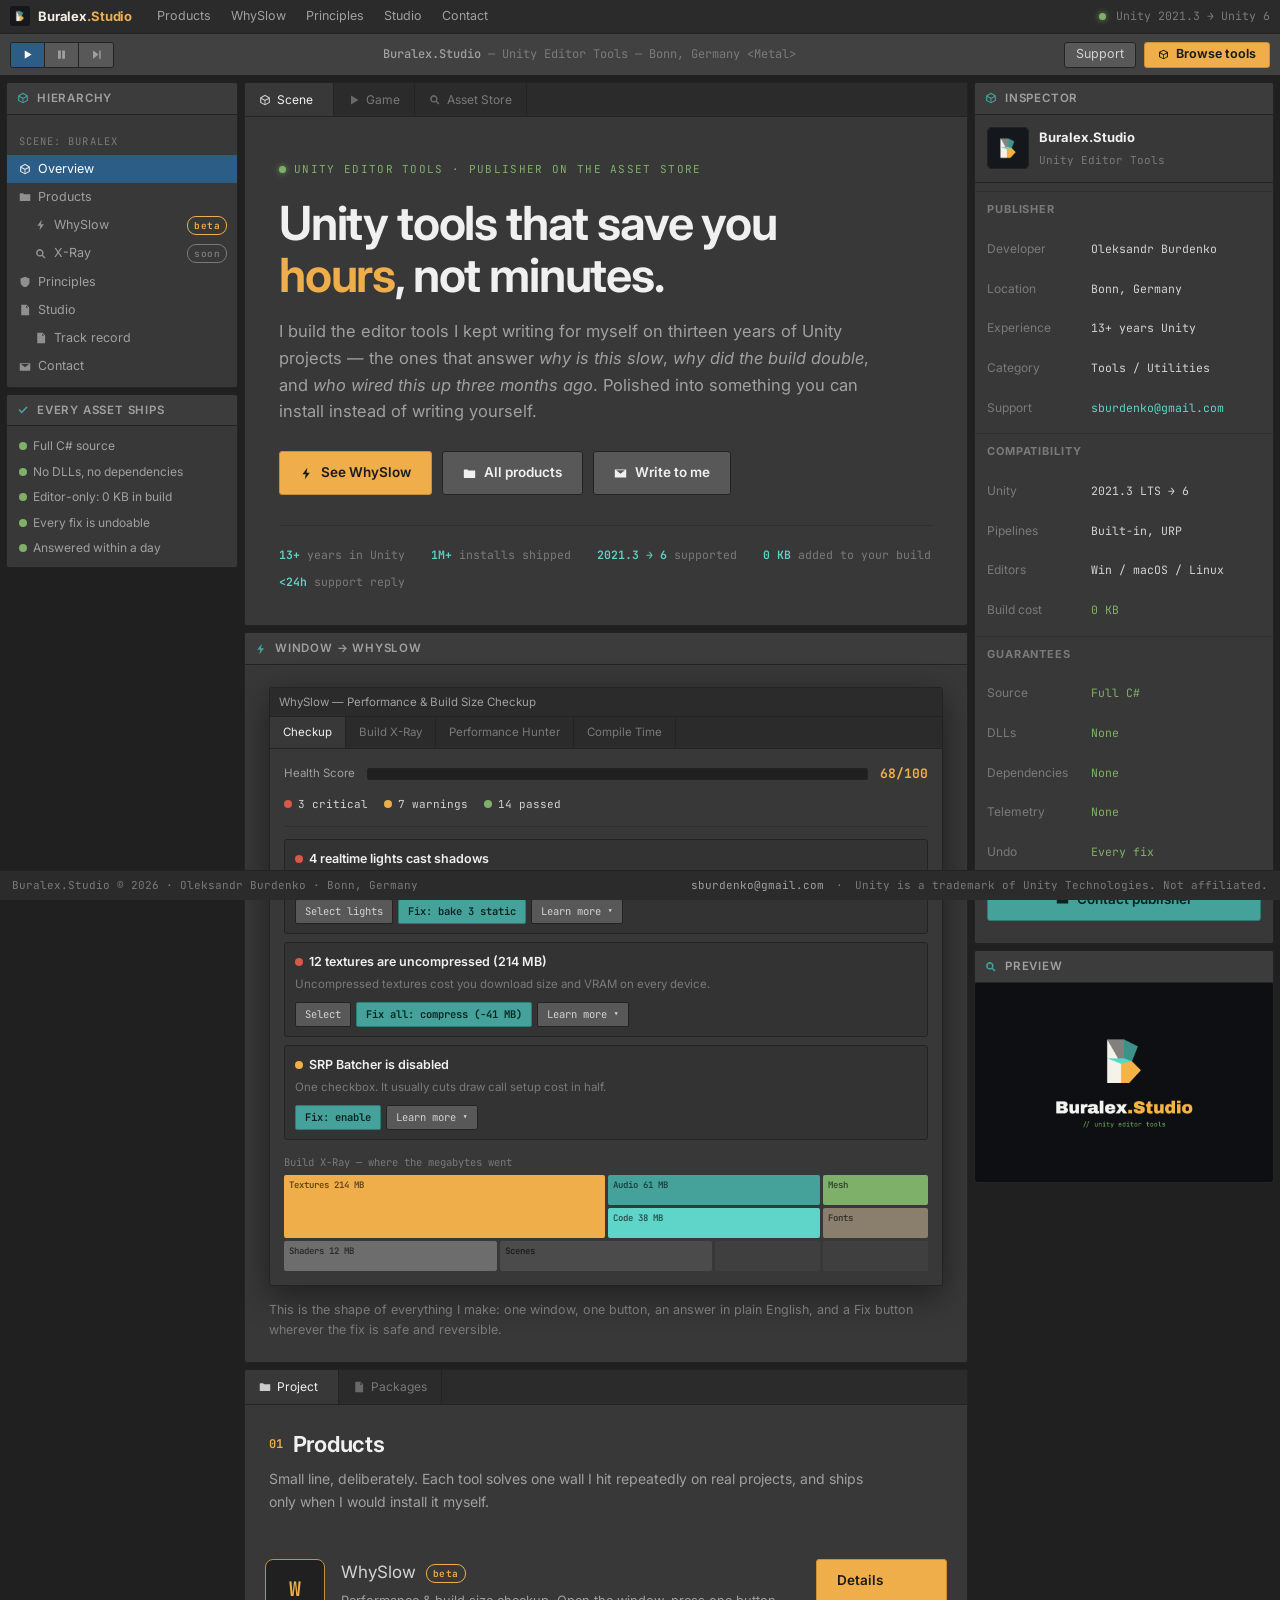
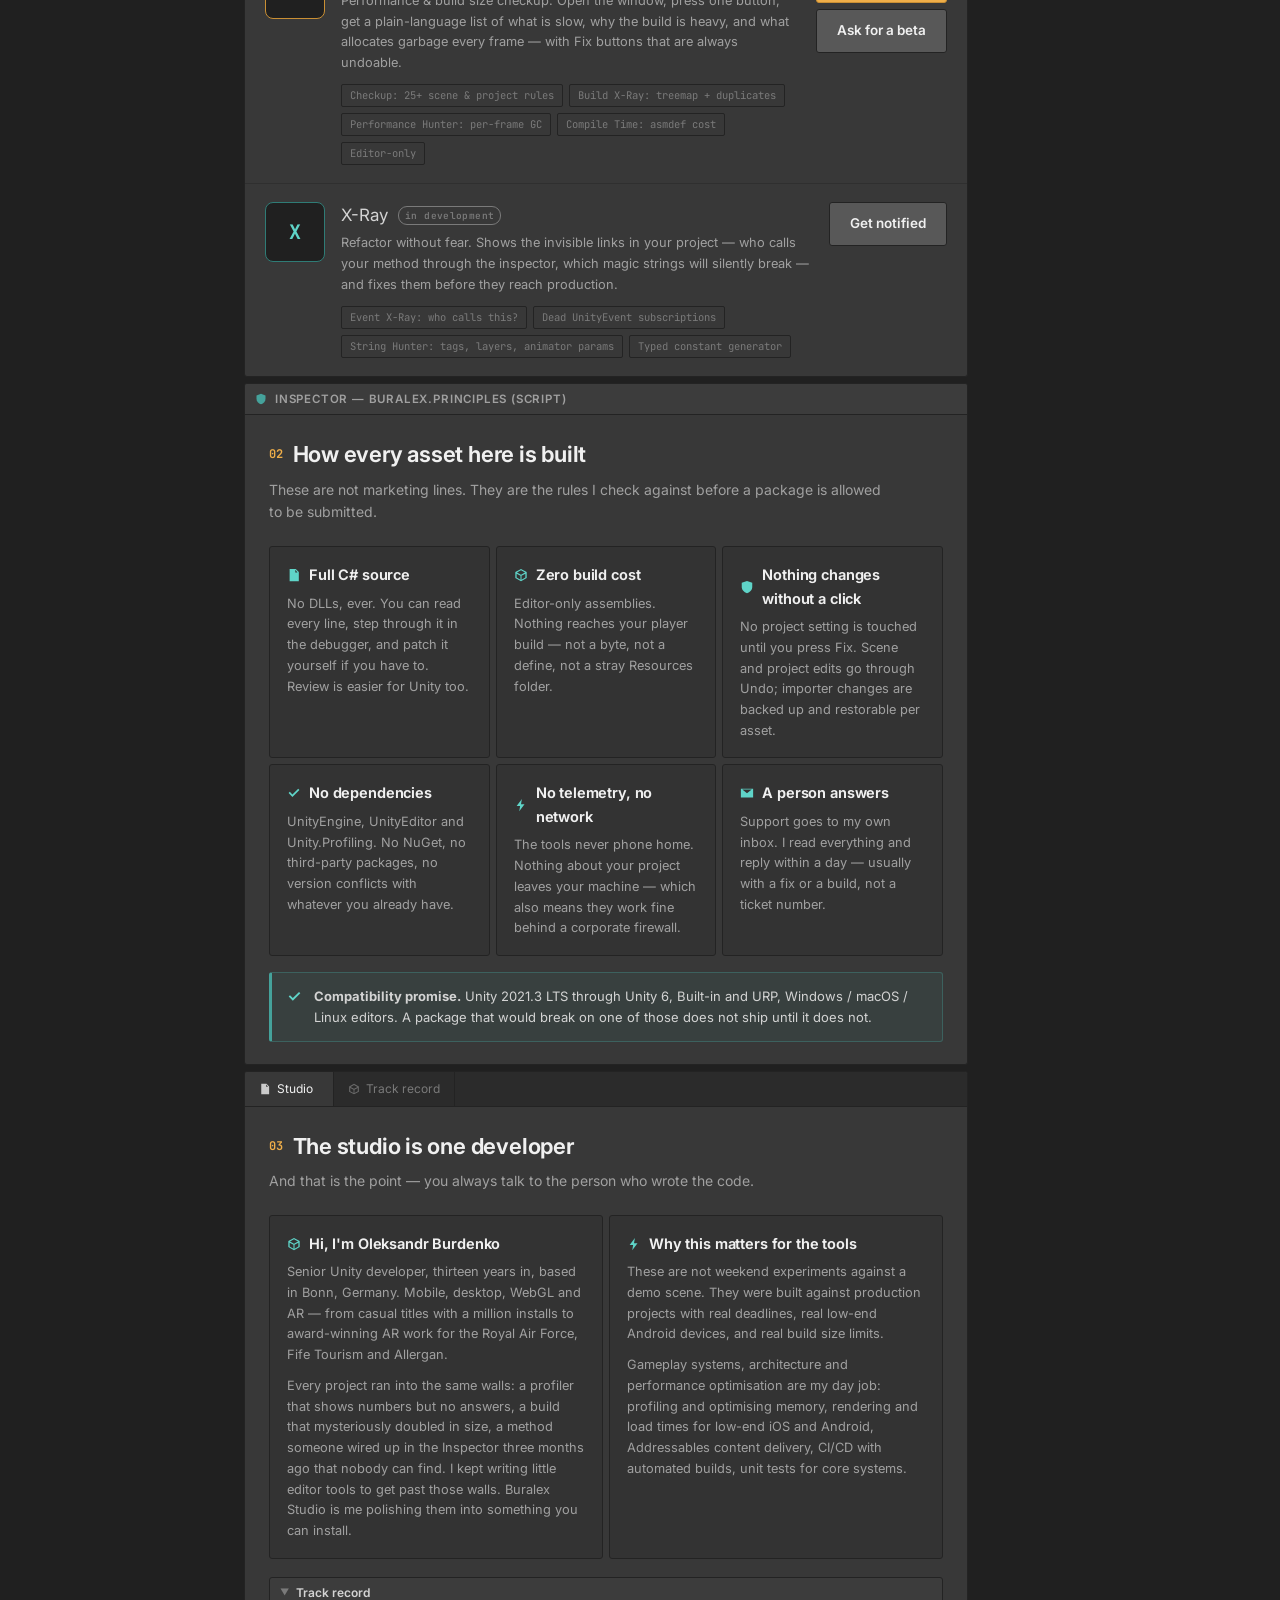
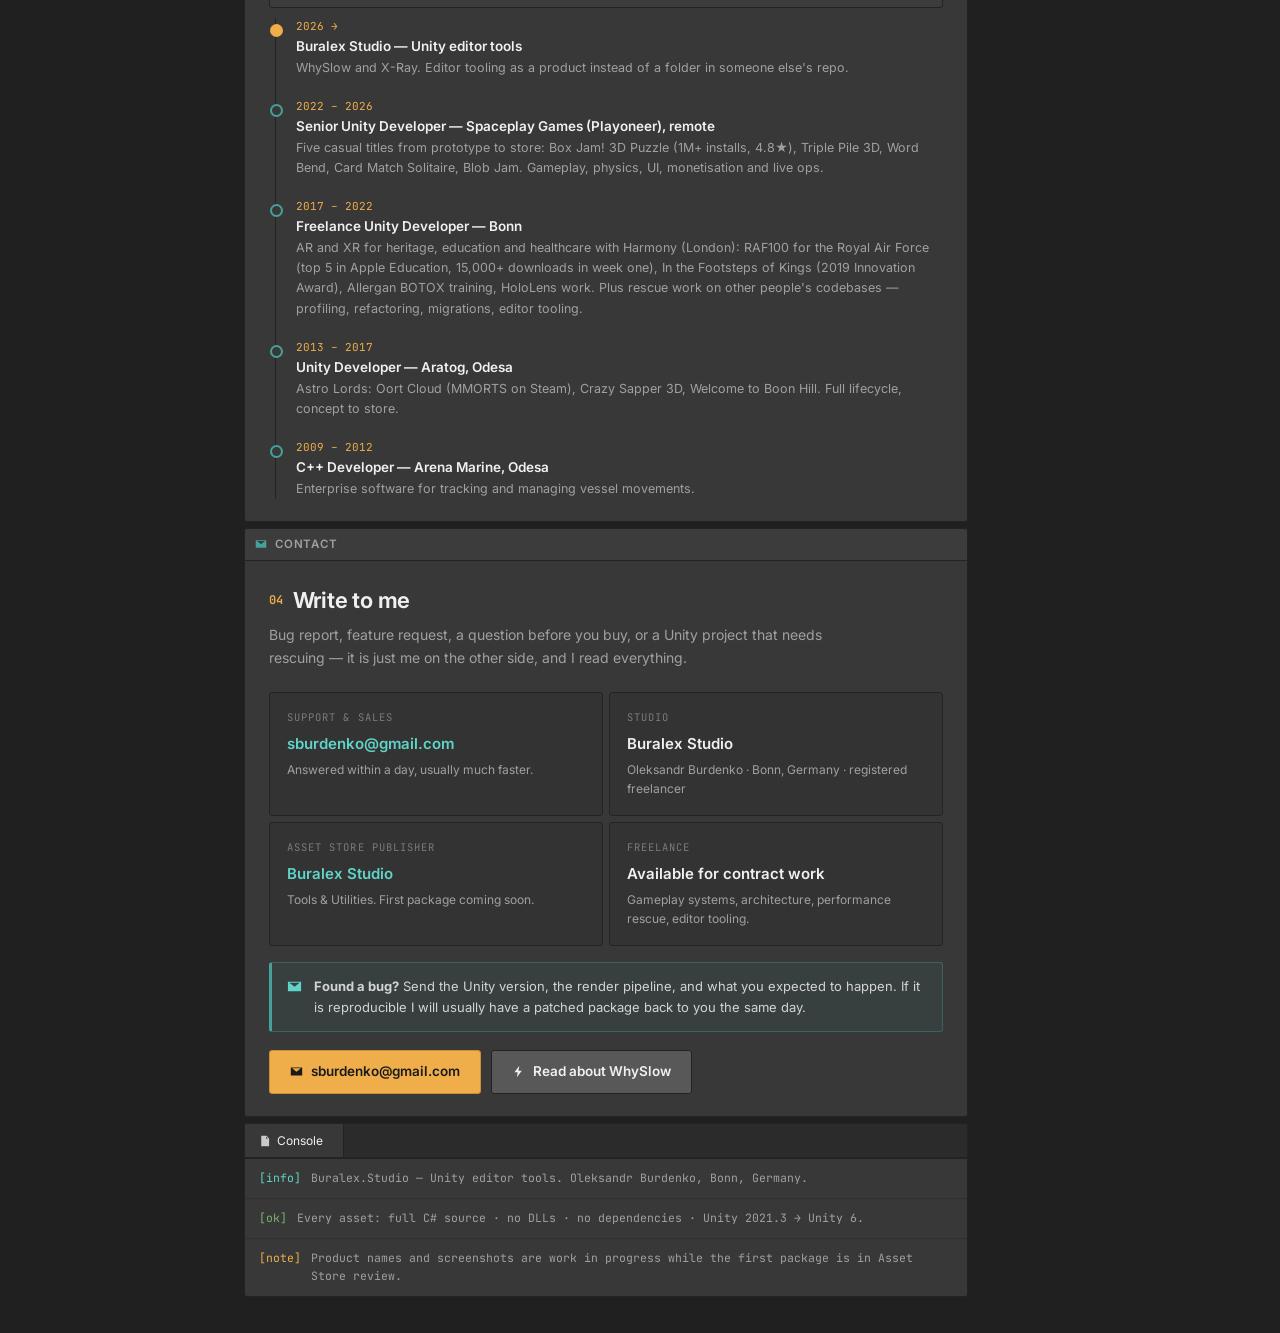
==== index.html @ d8de2fda "feat: Buralex.Studio site — Unity editor styled, home + WhySlow product page" ====
<!DOCTYPE html>
<html lang="en">
<head>
<meta charset="utf-8">
<meta name="viewport" content="width=device-width, initial-scale=1">
<title>Buralex.Studio — Unity editor tools that save you hours, not minutes</title>
<meta name="description" content="Buralex Studio builds practical Unity editor tools and integrations. Full C# source, no DLLs, no dependencies, zero bytes in your build. Unity 2021.3 through Unity 6.">
<meta property="og:title" content="Buralex.Studio — Unity editor tools">
<meta property="og:description" content="Unity tools that save you hours, not minutes. Full C# source, no DLLs, no dependencies.">
<meta property="og:image" content="assets/img/buralex-banner-900x600.png">
<meta property="og:type" content="website">
<link rel="icon" href="assets/img/buralex-logo-200x200.png">
<link rel="preconnect" href="https://fonts.googleapis.com">
<link rel="preconnect" href="https://fonts.gstatic.com" crossorigin>
<link href="https://fonts.googleapis.com/css2?family=Inter:wght@400;500;600;700&family=JetBrains+Mono:wght@400;500;600;700&display=swap" rel="stylesheet">
<link rel="stylesheet" href="assets/css/style.css">
</head>
<body>

<svg style="display:none" aria-hidden="true">
  <symbol id="i-cube" viewBox="0 0 16 16"><path d="M8 1 1.5 4.5v7L8 15l6.5-3.5v-7L8 1zm0 1.7 4.6 2.5L8 7.7 3.4 5.2 8 2.7zM3 6.5l4.4 2.4v4.4L3 10.9V6.5zm5.6 6.8V8.9L13 6.5v4.4l-4.4 2.4z"/></symbol>
  <symbol id="i-folder" viewBox="0 0 16 16"><path d="M1.5 3h4l1.2 1.4H14.5c.3 0 .5.2.5.5v8c0 .3-.2.5-.5.5h-13c-.3 0-.5-.2-.5-.5v-9c0-.3.2-.5.5-.5z"/></symbol>
  <symbol id="i-script" viewBox="0 0 16 16"><path d="M3 1h7l3.5 3.5V15H3V1zm6.5 1v3H12L9.5 2zM5 7h6v1H5V7zm0 2.5h6v1H5v-1zm0 2.5h4v1H5v-1z"/></symbol>
  <symbol id="i-bolt" viewBox="0 0 16 16"><path d="M9 1 3 9h4l-1 6 6-8H8l1-6z"/></symbol>
  <symbol id="i-mail" viewBox="0 0 16 16"><path d="M1 3h14v10H1V3zm1.6 1L8 8.2 13.4 4H2.6z"/></symbol>
  <symbol id="i-play" viewBox="0 0 16 16"><path d="M4 2l10 6-10 6V2z"/></symbol>
  <symbol id="i-pause" viewBox="0 0 16 16"><path d="M3 2h4v12H3V2zm6 0h4v12H9V2z"/></symbol>
  <symbol id="i-step" viewBox="0 0 16 16"><path d="M3 2l8 6-8 6V2zm9 0h2v12h-2V2z"/></symbol>
  <symbol id="i-check" viewBox="0 0 16 16"><path d="M6.2 12.5 1.8 8.1l1.4-1.4 3 3 6.6-6.6 1.4 1.4z"/></symbol>
  <symbol id="i-shield" viewBox="0 0 16 16"><path d="M8 1l6 2.2v4.5c0 3.6-2.5 6.4-6 7.3-3.5-.9-6-3.7-6-7.3V3.2L8 1z"/></symbol>
  <symbol id="i-search" viewBox="0 0 16 16"><path d="M10.6 9.2a5 5 0 1 0-1.4 1.4l3.4 3.4 1.4-1.4-3.4-3.4zM6.5 9.5a3 3 0 1 1 0-6 3 3 0 0 1 0 6z"/></symbol>
  <symbol id="i-git" viewBox="0 0 16 16"><path d="M8 .5a7.5 7.5 0 0 0-2.4 14.6c.4.1.5-.2.5-.4v-1.4c-2 .4-2.5-.5-2.7-1-.1-.2-.5-1-.9-1.2-.3-.2-.7-.5 0-.6.6 0 1 .6 1.2.9.7 1.2 1.8.8 2.3.6.1-.5.3-.9.5-1.1-1.8-.2-3.6-.9-3.6-4 0-.9.3-1.6.8-2.1-.1-.2-.4-1 .1-2.1 0 0 .7-.2 2.2.8a7.4 7.4 0 0 1 4 0c1.5-1 2.2-.8 2.2-.8.5 1.1.2 1.9.1 2.1.5.5.8 1.2.8 2.1 0 3.1-1.8 3.8-3.6 4 .3.3.6.8.6 1.6v2.3c0 .2.1.5.5.4A7.5 7.5 0 0 0 8 .5z"/></symbol>
</svg>

<!-- ============================================================ menu bar -->
<div class="menubar">
  <a class="menubar__logo" href="index.html">
    <img src="assets/img/buralex-logo-200x200.png" alt="Buralex Studio logo">
    <b>Buralex<i>.Studio</i></b>
  </a>
  <a class="menubar__item" href="#products">Products</a>
  <a class="menubar__item" href="whyslow.html">WhySlow</a>
  <a class="menubar__item" href="#principles">Principles</a>
  <a class="menubar__item" href="#studio">Studio</a>
  <a class="menubar__item" href="#contact">Contact</a>
  <div class="menubar__spacer"></div>
  <div class="menubar__right">
    <span class="menubar__dot"></span>
    <span>Unity 2021.3 &rarr; Unity 6</span>
  </div>
</div>

<!-- ============================================================ toolbar -->
<div class="toolbar">
  <div class="tb-group">
    <span class="tb-btn is-on" title="Play"><svg><use href="#i-play"/></svg></span>
    <span class="tb-btn" title="Pause"><svg><use href="#i-pause"/></svg></span>
    <span class="tb-btn" title="Step"><svg><use href="#i-step"/></svg></span>
  </div>
  <div class="toolbar__title"><b>Buralex.Studio</b> — Unity Editor Tools — Bonn, Germany &lt;Metal&gt;</div>
  <a class="tb-ghost" href="mailto:sburdenko@gmail.com">Support</a>
  <a class="tb-cta" href="#products"><svg style="width:11px;height:11px;fill:currentColor"><use href="#i-cube"/></svg> Browse tools</a>
</div>

<!-- ============================================================ shell -->
<div class="shell">

  <!-- ---------------------------------------------------- left: hierarchy -->
  <aside class="col-nav">
    <div class="panel">
      <div class="panel__head"><svg><use href="#i-cube"/></svg> Hierarchy</div>
      <nav class="tree">
        <div class="tree__label-group">Scene: Buralex</div>
        <a class="tree__row is-active" href="#top"><svg><use href="#i-cube"/></svg> Overview</a>
        <a class="tree__row" href="#products"><svg><use href="#i-folder"/></svg> Products</a>
        <a class="tree__row is-child" href="whyslow.html"><svg><use href="#i-bolt"/></svg> WhySlow <span class="badge badge--wip">beta</span></a>
        <a class="tree__row is-child" href="#xray"><svg><use href="#i-search"/></svg> X-Ray <span class="badge badge--soon">soon</span></a>
        <a class="tree__row" href="#principles"><svg><use href="#i-shield"/></svg> Principles</a>
        <a class="tree__row" href="#studio"><svg><use href="#i-script"/></svg> Studio</a>
        <a class="tree__row is-child" href="#track"><svg><use href="#i-script"/></svg> Track record</a>
        <a class="tree__row" href="#contact"><svg><use href="#i-mail"/></svg> Contact</a>
      </nav>
    </div>

    <div class="panel">
      <div class="panel__head"><svg><use href="#i-check"/></svg> Every asset ships</div>
      <div style="padding:10px 12px;font-size:12px;color:var(--u-text-dim)">
        <div style="margin-bottom:6px"><span class="dot dot--green"></span>Full C# source</div>
        <div style="margin-bottom:6px"><span class="dot dot--green"></span>No DLLs, no dependencies</div>
        <div style="margin-bottom:6px"><span class="dot dot--green"></span>Editor-only: 0 KB in build</div>
        <div style="margin-bottom:6px"><span class="dot dot--green"></span>Every fix is undoable</div>
        <div><span class="dot dot--green"></span>Answered within a day</div>
      </div>
    </div>
  </aside>

  <!-- ---------------------------------------------------- center -->
  <main class="col-main" id="top">

    <!-- hero -->
    <section class="panel">
      <div class="panel__tabs">
        <span class="tab is-active"><svg><use href="#i-cube"/></svg> Scene</span>
        <span class="tab"><svg><use href="#i-play"/></svg> Game</span>
        <span class="tab"><svg><use href="#i-search"/></svg> Asset Store</span>
      </div>
      <div class="hero">
        <div class="hero__eyebrow"><span class="menubar__dot"></span> Unity editor tools · publisher on the Asset Store</div>
        <h1>Unity tools that save you <span class="hl">hours</span>, not minutes.</h1>
        <p class="hero__lead">
          I build the editor tools I kept writing for myself on thirteen years of Unity projects —
          the ones that answer <em>why is this slow</em>, <em>why did the build double</em>, and
          <em>who wired this up three months ago</em>. Polished into something you can install
          instead of writing yourself.
        </p>
        <div class="hero__actions">
          <a class="btn btn--primary" href="whyslow.html"><svg><use href="#i-bolt"/></svg> See WhySlow</a>
          <a class="btn" href="#products"><svg><use href="#i-folder"/></svg> All products</a>
          <a class="btn" href="mailto:sburdenko@gmail.com"><svg><use href="#i-mail"/></svg> Write to me</a>
        </div>
        <div class="hero__facts">
          <span><b>13+</b> years in Unity</span>
          <span><b>1M+</b> installs shipped</span>
          <span><b>2021.3 → 6</b> supported</span>
          <span><b>0 KB</b> added to your build</span>
          <span><b>&lt;24h</b> support reply</span>
        </div>
      </div>
    </section>

    <!-- mock window -->
    <section class="panel">
      <div class="panel__head"><svg><use href="#i-bolt"/></svg> Window → WhySlow</div>
      <div class="panel__body">
        <div class="mock">
          <div class="mock__bar">WhySlow — Performance &amp; Build Size Checkup</div>
          <div class="mock__tabs">
            <span class="mock__tab on">Checkup</span>
            <span class="mock__tab">Build X-Ray</span>
            <span class="mock__tab">Performance Hunter</span>
            <span class="mock__tab">Compile Time</span>
          </div>
          <div class="mock__body">
            <div class="score">
              <span class="score__label">Health Score</span>
              <span class="score__bar"><span class="score__fill"></span></span>
              <span class="score__val">68/100</span>
            </div>
            <div class="tally">
              <i><span class="dot dot--red"></span>3 critical</i>
              <i><span class="dot dot--amber"></span>7 warnings</i>
              <i><span class="dot dot--green"></span>14 passed</i>
            </div>

            <div class="issue">
              <div class="issue__title"><span class="dot dot--red"></span>4 realtime lights cast shadows</div>
              <div class="issue__why">Every shadowed light re-renders your scene one more time.</div>
              <div class="issue__btns">
                <span class="mini">Select lights</span>
                <span class="mini mini--fix">Fix: bake 3 static</span>
                <span class="mini">Learn more ▾</span>
              </div>
            </div>

            <div class="issue">
              <div class="issue__title"><span class="dot dot--red"></span>12 textures are uncompressed (214 MB)</div>
              <div class="issue__why">Uncompressed textures cost you download size and VRAM on every device.</div>
              <div class="issue__btns">
                <span class="mini">Select</span>
                <span class="mini mini--fix">Fix all: compress (−41 MB)</span>
                <span class="mini">Learn more ▾</span>
              </div>
            </div>

            <div class="issue" style="margin-bottom:0">
              <div class="issue__title"><span class="dot dot--amber"></span>SRP Batcher is disabled</div>
              <div class="issue__why">One checkbox. It usually cuts draw call setup cost in half.</div>
              <div class="issue__btns">
                <span class="mini mini--fix">Fix: enable</span>
                <span class="mini">Learn more ▾</span>
              </div>
            </div>

            <div style="margin-top:14px;font-family:var(--mono);font-size:10.5px;color:var(--u-text-mute)">Build X-Ray — where the megabytes went</div>
            <div class="treemap">
              <div style="grid-column:span 3;grid-row:span 2;background:#efae49">Textures 214 MB</div>
              <div style="grid-column:span 2;background:#45a29b">Audio 61 MB</div>
              <div style="background:#7fb069">Mesh</div>
              <div style="grid-column:span 2;background:#5fd4c8">Code 38 MB</div>
              <div style="background:#8a7f6d">Fonts</div>
              <div style="grid-column:span 2;background:#6d6d6d">Shaders 12 MB</div>
              <div style="grid-column:span 2;background:#4b4b4b">Scenes</div>
              <div style="background:#3f3f3f"></div>
              <div style="background:#3f3f3f"></div>
            </div>
          </div>
        </div>
        <p style="margin:14px 0 0;font-size:12.5px;color:var(--u-text-mute)">
          This is the shape of everything I make: one window, one button, an answer in plain
          English, and a Fix button wherever the fix is safe and reversible.
        </p>
      </div>
    </section>

    <!-- products -->
    <section class="panel" id="products">
      <div class="panel__tabs">
        <span class="tab is-active"><svg><use href="#i-folder"/></svg> Project</span>
        <span class="tab"><svg><use href="#i-script"/></svg> Packages</span>
      </div>
      <div class="panel__body" style="padding-bottom:6px">
        <h2 class="sec-title"><span class="num">01</span> Products</h2>
        <p class="sec-sub">
          Small line, deliberately. Each tool solves one wall I hit repeatedly on real projects,
          and ships only when I would install it myself.
        </p>
      </div>

      <div class="product">
        <div class="product__icon" style="color:var(--amber);border-color:var(--amber-dim)">W</div>
        <div>
          <div class="product__title">WhySlow <span class="badge badge--wip">beta</span></div>
          <div class="product__tag">
            Performance &amp; build size checkup. Open the window, press one button, get a
            plain-language list of what is slow, why the build is heavy, and what allocates
            garbage every frame — with Fix buttons that are always undoable.
          </div>
          <div class="product__meta">
            <span class="chip">Checkup: 25+ scene &amp; project rules</span>
            <span class="chip">Build X-Ray: treemap + duplicates</span>
            <span class="chip">Performance Hunter: per-frame GC</span>
            <span class="chip">Compile Time: asmdef cost</span>
            <span class="chip">Editor-only</span>
          </div>
        </div>
        <div class="product__cta">
          <a class="btn btn--primary" href="whyslow.html">Details</a>
          <a class="btn" href="mailto:sburdenko@gmail.com?subject=WhySlow%20beta">Ask for a beta</a>
        </div>
      </div>

      <div class="product" id="xray">
        <div class="product__icon" style="color:var(--teal-light);border-color:#2f7c76">X</div>
        <div>
          <div class="product__title">X-Ray <span class="badge badge--soon">in development</span></div>
          <div class="product__tag">
            Refactor without fear. Shows the invisible links in your project — who calls your
            method through the inspector, which magic strings will silently break — and fixes
            them before they reach production.
          </div>
          <div class="product__meta">
            <span class="chip">Event X-Ray: who calls this?</span>
            <span class="chip">Dead UnityEvent subscriptions</span>
            <span class="chip">String Hunter: tags, layers, animator params</span>
            <span class="chip">Typed constant generator</span>
          </div>
        </div>
        <div class="product__cta">
          <a class="btn" href="mailto:sburdenko@gmail.com?subject=X-Ray%20early%20access">Get notified</a>
        </div>
      </div>
    </section>

    <!-- principles -->
    <section class="panel" id="principles">
      <div class="panel__head"><svg><use href="#i-shield"/></svg> Inspector — Buralex.Principles (Script)</div>
      <div class="panel__body">
        <h2 class="sec-title"><span class="num">02</span> How every asset here is built</h2>
        <p class="sec-sub">
          These are not marketing lines. They are the rules I check against before a package
          is allowed to be submitted.
        </p>
        <div class="grid grid--3">
          <div class="card">
            <h3><svg><use href="#i-script"/></svg> Full C# source</h3>
            <p>No DLLs, ever. You can read every line, step through it in the debugger, and patch it yourself if you have to. Review is easier for Unity too.</p>
          </div>
          <div class="card">
            <h3><svg><use href="#i-cube"/></svg> Zero build cost</h3>
            <p>Editor-only assemblies. Nothing reaches your player build — not a byte, not a define, not a stray Resources folder.</p>
          </div>
          <div class="card">
            <h3><svg><use href="#i-shield"/></svg> Nothing changes without a click</h3>
            <p>No project setting is touched until you press Fix. Scene and project edits go through Undo; importer changes are backed up and restorable per asset.</p>
          </div>
          <div class="card">
            <h3><svg><use href="#i-check"/></svg> No dependencies</h3>
            <p>UnityEngine, UnityEditor and Unity.Profiling. No NuGet, no third-party packages, no version conflicts with whatever you already have.</p>
          </div>
          <div class="card">
            <h3><svg><use href="#i-bolt"/></svg> No telemetry, no network</h3>
            <p>The tools never phone home. Nothing about your project leaves your machine — which also means they work fine behind a corporate firewall.</p>
          </div>
          <div class="card">
            <h3><svg><use href="#i-mail"/></svg> A person answers</h3>
            <p>Support goes to my own inbox. I read everything and reply within a day — usually with a fix or a build, not a ticket number.</p>
          </div>
        </div>

        <div class="callout" style="margin-top:16px">
          <svg><use href="#i-check"/></svg>
          <div>
            <b>Compatibility promise.</b> Unity 2021.3 LTS through Unity 6, Built-in and URP,
            Windows / macOS / Linux editors. A package that would break on one of those does
            not ship until it does not.
          </div>
        </div>
      </div>
    </section>

    <!-- studio -->
    <section class="panel" id="studio">
      <div class="panel__tabs">
        <span class="tab is-active"><svg><use href="#i-script"/></svg> Studio</span>
        <span class="tab"><svg><use href="#i-cube"/></svg> Track record</span>
      </div>
      <div class="panel__body">
        <h2 class="sec-title"><span class="num">03</span> The studio is one developer</h2>
        <p class="sec-sub">And that is the point — you always talk to the person who wrote the code.</p>

        <div class="grid grid--2" style="margin-bottom:18px">
          <div class="card">
            <h3><svg><use href="#i-cube"/></svg> Hi, I'm Oleksandr Burdenko</h3>
            <p style="margin-bottom:10px">
              Senior Unity developer, thirteen years in, based in Bonn, Germany. Mobile, desktop,
              WebGL and AR — from casual titles with a million installs to award-winning AR work
              for the Royal Air Force, Fife Tourism and Allergan.
            </p>
            <p>
              Every project ran into the same walls: a profiler that shows numbers but no answers,
              a build that mysteriously doubled in size, a method someone wired up in the Inspector
              three months ago that nobody can find. I kept writing little editor tools to get past
              those walls. Buralex Studio is me polishing them into something you can install.
            </p>
          </div>
          <div class="card">
            <h3><svg><use href="#i-bolt"/></svg> Why this matters for the tools</h3>
            <p style="margin-bottom:10px">
              These are not weekend experiments against a demo scene. They were built against
              production projects with real deadlines, real low-end Android devices, and real
              build size limits.
            </p>
            <p>
              Gameplay systems, architecture and performance optimisation are my day job:
              profiling and optimising memory, rendering and load times for low-end iOS and
              Android, Addressables content delivery, CI/CD with automated builds, unit tests
              for core systems.
            </p>
          </div>
        </div>

        <div class="foldout" id="track"><span class="arrow">▼</span> Track record</div>
        <div class="tl">
          <div class="tl__item is-now">
            <div class="tl__when">2026 →</div>
            <div class="tl__what">Buralex Studio — Unity editor tools</div>
            <div class="tl__where">WhySlow and X-Ray. Editor tooling as a product instead of a folder in someone else's repo.</div>
          </div>
          <div class="tl__item">
            <div class="tl__when">2022 – 2026</div>
            <div class="tl__what">Senior Unity Developer — Spaceplay Games (Playoneer), remote</div>
            <div class="tl__where">Five casual titles from prototype to store: Box Jam! 3D Puzzle (1M+ installs, 4.8★), Triple Pile 3D, Word Bend, Card Match Solitaire, Blob Jam. Gameplay, physics, UI, monetisation and live ops.</div>
          </div>
          <div class="tl__item">
            <div class="tl__when">2017 – 2022</div>
            <div class="tl__what">Freelance Unity Developer — Bonn</div>
            <div class="tl__where">AR and XR for heritage, education and healthcare with Harmony (London): RAF100 for the Royal Air Force (top 5 in Apple Education, 15,000+ downloads in week one), In the Footsteps of Kings (2019 Innovation Award), Allergan BOTOX training, HoloLens work. Plus rescue work on other people's codebases — profiling, refactoring, migrations, editor tooling.</div>
          </div>
          <div class="tl__item">
            <div class="tl__when">2013 – 2017</div>
            <div class="tl__what">Unity Developer — Aratog, Odesa</div>
            <div class="tl__where">Astro Lords: Oort Cloud (MMORTS on Steam), Crazy Sapper 3D, Welcome to Boon Hill. Full lifecycle, concept to store.</div>
          </div>
          <div class="tl__item">
            <div class="tl__when">2009 – 2012</div>
            <div class="tl__what">C++ Developer — Arena Marine, Odesa</div>
            <div class="tl__where">Enterprise software for tracking and managing vessel movements.</div>
          </div>
        </div>
      </div>
    </section>

    <!-- contact -->
    <section class="panel" id="contact">
      <div class="panel__head"><svg><use href="#i-mail"/></svg> Contact</div>
      <div class="panel__body">
        <h2 class="sec-title"><span class="num">04</span> Write to me</h2>
        <p class="sec-sub">
          Bug report, feature request, a question before you buy, or a Unity project that needs
          rescuing — it is just me on the other side, and I read everything.
        </p>

        <div class="contact-grid">
          <div class="contact-card">
            <div class="k">Support &amp; sales</div>
            <div class="v"><a href="mailto:sburdenko@gmail.com">sburdenko@gmail.com</a></div>
            <div class="n">Answered within a day, usually much faster.</div>
          </div>
          <div class="contact-card">
            <div class="k">Studio</div>
            <div class="v">Buralex Studio</div>
            <div class="n">Oleksandr Burdenko · Bonn, Germany · registered freelancer</div>
          </div>
          <div class="contact-card">
            <div class="k">Asset Store publisher</div>
            <div class="v"><a href="https://assetstore.unity.com/" rel="noopener">Buralex Studio</a></div>
            <div class="n">Tools &amp; Utilities. First package coming soon.</div>
          </div>
          <div class="contact-card">
            <div class="k">Freelance</div>
            <div class="v">Available for contract work</div>
            <div class="n">Gameplay systems, architecture, performance rescue, editor tooling.</div>
          </div>
        </div>

        <div class="callout" style="margin-top:16px">
          <svg><use href="#i-mail"/></svg>
          <div>
            <b>Found a bug?</b> Send the Unity version, the render pipeline, and what you expected
            to happen. If it is reproducible I will usually have a patched package back to you
            the same day.
          </div>
        </div>

        <div style="margin-top:18px;display:flex;gap:10px;flex-wrap:wrap">
          <a class="btn btn--primary" href="mailto:sburdenko@gmail.com"><svg><use href="#i-mail"/></svg> sburdenko@gmail.com</a>
          <a class="btn" href="whyslow.html"><svg><use href="#i-bolt"/></svg> Read about WhySlow</a>
        </div>
      </div>
    </section>

    <!-- console -->
    <section class="panel">
      <div class="panel__tabs">
        <span class="tab is-active"><svg><use href="#i-script"/></svg> Console</span>
      </div>
      <div class="console">
        <div class="console__log"><span class="lvl lvl--i">[info]</span><span>Buralex.Studio — Unity editor tools. Oleksandr Burdenko, Bonn, Germany.</span></div>
        <div class="console__log"><span class="lvl lvl--o">[ok]</span><span>Every asset: full C# source · no DLLs · no dependencies · Unity 2021.3 → Unity 6.</span></div>
        <div class="console__log"><span class="lvl lvl--w">[note]</span><span>Product names and screenshots are work in progress while the first package is in Asset Store review.</span></div>
      </div>
    </section>

  </main>

  <!-- ---------------------------------------------------- right: inspector -->
  <aside class="col-side">
    <div class="panel">
      <div class="panel__head"><svg><use href="#i-cube"/></svg> Inspector</div>
      <div class="insp">
        <div class="insp__obj">
          <img src="assets/img/buralex-logo-200x200.png" alt="Buralex Studio">
          <div>
            <b>Buralex.Studio</b>
            <span>Unity Editor Tools</span>
          </div>
        </div>
        <div class="insp__group">Publisher</div>
        <dl class="prop"><dt>Developer</dt><dd>Oleksandr Burdenko</dd></dl>
        <dl class="prop"><dt>Location</dt><dd>Bonn, Germany</dd></dl>
        <dl class="prop"><dt>Experience</dt><dd>13+ years Unity</dd></dl>
        <dl class="prop"><dt>Category</dt><dd>Tools / Utilities</dd></dl>
        <dl class="prop"><dt>Support</dt><dd><a href="mailto:sburdenko@gmail.com">sburdenko@gmail.com</a></dd></dl>

        <div class="insp__group">Compatibility</div>
        <dl class="prop"><dt>Unity</dt><dd>2021.3 LTS → 6</dd></dl>
        <dl class="prop"><dt>Pipelines</dt><dd>Built-in, URP</dd></dl>
        <dl class="prop"><dt>Editors</dt><dd>Win / macOS / Linux</dd></dl>
        <dl class="prop"><dt>Build cost</dt><dd style="color:var(--green)">0 KB</dd></dl>

        <div class="insp__group">Guarantees</div>
        <dl class="prop"><dt>Source</dt><dd style="color:var(--green)">Full C#</dd></dl>
        <dl class="prop"><dt>DLLs</dt><dd style="color:var(--green)">None</dd></dl>
        <dl class="prop"><dt>Dependencies</dt><dd style="color:var(--green)">None</dd></dl>
        <dl class="prop"><dt>Telemetry</dt><dd style="color:var(--green)">None</dd></dl>
        <dl class="prop"><dt>Undo</dt><dd style="color:var(--green)">Every fix</dd></dl>

        <div class="addcomp">
          <a class="btn btn--teal" href="mailto:sburdenko@gmail.com"><svg><use href="#i-mail"/></svg> Contact publisher</a>
        </div>
      </div>
    </div>

    <div class="panel">
      <div class="panel__head"><svg><use href="#i-search"/></svg> Preview</div>
      <img src="assets/img/buralex-banner-900x600.png" alt="Buralex Studio" style="display:block;width:100%;height:auto">
    </div>
  </aside>
</div>

<!-- ============================================================ status bar -->
<div class="statusbar">
  <span class="keep">Buralex.Studio © 2026 · Oleksandr Burdenko · Bonn, Germany</span>
  <span class="push"><a href="mailto:sburdenko@gmail.com">sburdenko@gmail.com</a></span>
  <span>·</span>
  <span>Unity is a trademark of Unity Technologies. Not affiliated.</span>
</div>

<script src="assets/js/app.js"></script>
</body>
</html>
---- assets/css/style.css ----
/* Buralex.Studio — Unity Editor styled site */

:root {
  /* Unity dark skin */
  --u-window: #383838;
  --u-panel: #3b3b3b;
  --u-panel-alt: #333333;
  --u-header: #3c3c3c;
  --u-bar: #414141;
  --u-dark: #2b2b2b;
  --u-darker: #202020;
  --u-line: #232323;
  --u-line-soft: #2f2f2f;
  --u-btn: #585858;
  --u-btn-hover: #676767;
  --u-hover: #4a4a4a;
  --u-sel: #2c5d87;
  --u-sel-soft: #274b6b;

  --u-text: #d3d3d3;
  --u-text-strong: #f0f0f0;
  --u-text-dim: #a0a0a0;
  --u-text-mute: #7a7a7a;

  /* Buralex brand */
  --amber: #efae49;
  --amber-dim: #c98f34;
  --teal: #45a29b;
  --teal-light: #5fd4c8;
  --cream: #f5f0e6;
  --green: #7fb069;
  --red: #d9584a;

  --sans: "Inter", -apple-system, BlinkMacSystemFont, "Segoe UI", Roboto, Helvetica, Arial, sans-serif;
  --mono: "JetBrains Mono", "SF Mono", ui-monospace, Menlo, Consolas, monospace;

  --menubar-h: 34px;
  --toolbar-h: 42px;
  --status-h: 30px;
  --radius: 3px;
}

* { box-sizing: border-box; }

html { scroll-behavior: smooth; scroll-padding-top: calc(var(--menubar-h) + var(--toolbar-h) + 46px); }

body {
  margin: 0;
  background: var(--u-darker);
  color: var(--u-text);
  font-family: var(--sans);
  font-size: 14px;
  line-height: 1.62;
  -webkit-font-smoothing: antialiased;
  padding-bottom: var(--status-h);
}

a { color: var(--teal-light); text-decoration: none; }
a:hover { color: var(--amber); }

h1, h2, h3, h4 { color: var(--u-text-strong); font-weight: 650; letter-spacing: -0.01em; margin: 0; }
p { margin: 0 0 14px; }
ul { margin: 0 0 14px; padding-left: 20px; }
li { margin-bottom: 6px; }
code, .mono { font-family: var(--mono); }

::selection { background: var(--u-sel); color: #fff; }

/* ---------------------------------------------------------------- menu bar */
.menubar {
  position: sticky; top: 0; z-index: 60;
  height: var(--menubar-h);
  display: flex; align-items: center; gap: 2px;
  padding: 0 10px;
  background: var(--u-dark);
  border-bottom: 1px solid var(--u-line);
}
.menubar__logo { display: flex; align-items: center; gap: 8px; margin-right: 14px; }
.menubar__logo img { width: 20px; height: 20px; display: block; border-radius: 2px; }
.menubar__logo b { color: var(--cream); font-size: 13px; font-weight: 700; letter-spacing: -0.01em; }
.menubar__logo b i { color: var(--amber); font-style: normal; }

.menubar__item {
  font-size: 12.5px; color: var(--u-text-dim);
  padding: 4px 9px; border-radius: var(--radius);
  white-space: nowrap;
}
.menubar__item:hover { background: var(--u-sel); color: #fff; }
.menubar__spacer { flex: 1; }
.menubar__right { display: flex; align-items: center; gap: 10px; font-size: 11.5px; color: var(--u-text-mute); font-family: var(--mono); }
.menubar__dot { width: 7px; height: 7px; border-radius: 50%; background: var(--green); box-shadow: 0 0 6px rgba(127,176,105,.8); }

/* ---------------------------------------------------------------- toolbar */
.toolbar {
  position: sticky; top: var(--menubar-h); z-index: 59;
  height: var(--toolbar-h);
  display: flex; align-items: center; gap: 8px;
  padding: 0 10px;
  background: var(--u-bar);
  border-bottom: 1px solid var(--u-line);
}
.tb-group { display: flex; border: 1px solid var(--u-line); border-radius: var(--radius); overflow: hidden; }
.tb-btn {
  width: 34px; height: 24px;
  display: grid; place-items: center;
  background: var(--u-btn); color: var(--u-text-dim);
  border-right: 1px solid var(--u-line);
  cursor: default;
}
.tb-btn:last-child { border-right: 0; }
.tb-btn.is-on { background: var(--u-sel); color: #fff; }
.tb-btn svg { width: 11px; height: 11px; fill: currentColor; }

.toolbar__title {
  flex: 1; text-align: center;
  font-family: var(--mono); font-size: 12px; color: var(--u-text-mute);
  overflow: hidden; text-overflow: ellipsis; white-space: nowrap;
}
.toolbar__title b { color: var(--u-text-dim); font-weight: 500; }

.tb-cta {
  display: inline-flex; align-items: center; gap: 7px;
  height: 26px; padding: 0 13px;
  background: var(--amber); color: #1c1c1c;
  border: 1px solid var(--amber-dim); border-radius: var(--radius);
  font-size: 12.5px; font-weight: 650;
}
.tb-cta:hover { background: #f7bd60; color: #1c1c1c; }
.tb-ghost {
  display: inline-flex; align-items: center; height: 26px; padding: 0 11px;
  background: var(--u-btn); border: 1px solid var(--u-line); border-radius: var(--radius);
  color: var(--u-text); font-size: 12.5px;
}
.tb-ghost:hover { background: var(--u-btn-hover); color: #fff; }

/* ---------------------------------------------------------------- layout */
.shell {
  display: grid;
  grid-template-columns: 232px minmax(0, 1fr) 300px;
  gap: 6px;
  padding: 6px;
  max-width: 1680px; margin: 0 auto;
  align-items: start;
}
.col-nav { position: sticky; top: calc(var(--menubar-h) + var(--toolbar-h) + 6px); display: flex; flex-direction: column; gap: 6px; }
.col-main { display: flex; flex-direction: column; gap: 6px; min-width: 0; }
.col-side { position: sticky; top: calc(var(--menubar-h) + var(--toolbar-h) + 6px); display: flex; flex-direction: column; gap: 6px; }

/* ---------------------------------------------------------------- panel */
.panel {
  background: var(--u-window);
  border: 1px solid var(--u-line);
  border-radius: var(--radius);
  overflow: hidden;
}
.panel__tabs {
  display: flex; align-items: stretch;
  background: var(--u-dark);
  border-bottom: 1px solid var(--u-line);
  overflow-x: auto; scrollbar-width: none;
}
.panel__tabs::-webkit-scrollbar { display: none; }
.tab {
  display: inline-flex; align-items: center; gap: 6px;
  padding: 7px 14px;
  font-size: 12px; color: var(--u-text-mute);
  border-right: 1px solid var(--u-line);
  white-space: nowrap;
}
.tab svg { width: 12px; height: 12px; fill: currentColor; opacity: .8; }
.tab:hover { color: var(--u-text); }
.tab.is-active { background: var(--u-window); color: var(--u-text-strong); }
.tab.is-active::after { content: ""; }
.panel__body { padding: 22px 24px; }
.panel__body--flush { padding: 0; }

.panel__head {
  display: flex; align-items: center; gap: 8px;
  padding: 6px 10px;
  background: var(--u-header);
  border-bottom: 1px solid var(--u-line);
  font-size: 11.5px; font-weight: 600; color: var(--u-text-dim);
  text-transform: uppercase; letter-spacing: .07em;
}
.panel__head svg { width: 12px; height: 12px; fill: var(--teal); }

/* section header inside body */
.sec-title {
  display: flex; align-items: center; gap: 10px;
  margin: 0 0 6px;
  font-size: 22px;
}
.sec-title .num { font-family: var(--mono); font-size: 12px; color: var(--amber); }
.sec-sub { color: var(--u-text-dim); max-width: 68ch; margin-bottom: 22px; }

/* foldout */
.foldout {
  display: flex; align-items: center; gap: 7px;
  padding: 5px 10px;
  background: var(--u-header);
  border: 1px solid var(--u-line);
  border-radius: var(--radius);
  font-size: 12px; font-weight: 600; color: var(--u-text);
  margin-bottom: 10px;
}
.foldout .arrow { color: var(--u-text-mute); font-size: 9px; }

/* ---------------------------------------------------------------- hierarchy nav */
.tree { padding: 6px 0; font-size: 12.5px; }
.tree__row {
  display: flex; align-items: center; gap: 7px;
  padding: 4px 10px 4px 12px;
  color: var(--u-text-dim);
  cursor: pointer;
}
.tree__row:hover { background: var(--u-hover); color: var(--u-text-strong); }
.tree__row.is-active { background: var(--u-sel); color: #fff; }
.tree__row.is-child { padding-left: 28px; }
.tree__row svg { width: 12px; height: 12px; fill: currentColor; opacity: .85; flex: none; }
.tree__row .badge { margin-left: auto; }
.tree__label-group {
  padding: 12px 12px 5px;
  font-family: var(--mono); font-size: 10.5px; letter-spacing: .1em;
  color: var(--u-text-mute); text-transform: uppercase;
}

.badge {
  font-family: var(--mono); font-size: 9.5px; font-weight: 600;
  padding: 1px 6px; border-radius: 9px;
  border: 1px solid currentColor;
  letter-spacing: .04em;
}
.badge--live { color: var(--green); }
.badge--soon { color: var(--u-text-mute); }
.badge--wip { color: var(--amber); }

/* ---------------------------------------------------------------- hero */
.hero { padding: 40px 34px 34px; }
.hero__eyebrow {
  display: inline-flex; align-items: center; gap: 8px;
  font-family: var(--mono); font-size: 11px; letter-spacing: .12em; text-transform: uppercase;
  color: var(--green); margin-bottom: 18px;
}
.hero h1 {
  font-size: clamp(28px, 4.4vw, 47px);
  line-height: 1.1; letter-spacing: -0.025em;
  margin-bottom: 18px; max-width: 17ch;
}
.hero h1 .hl { color: var(--amber); }
.hero__lead { font-size: 16.5px; color: var(--u-text-dim); max-width: 60ch; margin-bottom: 26px; }
.hero__actions { display: flex; flex-wrap: wrap; gap: 10px; margin-bottom: 30px; }

.btn {
  display: inline-flex; align-items: center; gap: 8px;
  padding: 10px 20px;
  border-radius: var(--radius);
  font-size: 13.5px; font-weight: 600;
  border: 1px solid var(--u-line);
  background: var(--u-btn); color: var(--u-text-strong);
}
.btn:hover { background: var(--u-btn-hover); color: #fff; }
.btn svg { width: 13px; height: 13px; fill: currentColor; }
.btn--primary { background: var(--amber); border-color: var(--amber-dim); color: #1b1b1b; }
.btn--primary:hover { background: #f7bd60; color: #1b1b1b; }
.btn--teal { background: var(--teal); border-color: #2f7c76; color: #06231f; }
.btn--teal:hover { background: var(--teal-light); color: #06231f; }

.hero__facts {
  display: flex; flex-wrap: wrap; gap: 8px 26px;
  padding-top: 20px; border-top: 1px solid var(--u-line-soft);
  font-family: var(--mono); font-size: 11.5px; color: var(--u-text-mute);
}
.hero__facts span b { color: var(--teal-light); font-weight: 600; }

/* ---------------------------------------------------------------- mock editor window */
.mock {
  background: var(--u-window);
  border: 1px solid var(--u-line);
  border-radius: var(--radius);
  font-size: 12px;
  overflow: hidden;
  box-shadow: 0 10px 34px rgba(0,0,0,.45);
}
.mock__bar {
  display: flex; align-items: center; gap: 6px;
  padding: 5px 9px; background: var(--u-dark);
  border-bottom: 1px solid var(--u-line);
  font-size: 11.5px; color: var(--u-text-dim);
}
.mock__tabs { display: flex; background: var(--u-dark); border-bottom: 1px solid var(--u-line); }
.mock__tab { padding: 6px 13px; font-size: 11.5px; color: var(--u-text-mute); border-right: 1px solid var(--u-line); }
.mock__tab.on { background: var(--u-window); color: var(--u-text-strong); }
.mock__body { padding: 14px; }

.score { display: flex; align-items: center; gap: 12px; margin-bottom: 12px; }
.score__bar { flex: 1; height: 12px; background: var(--u-darker); border: 1px solid var(--u-line); border-radius: 2px; overflow: hidden; }
.score__fill { height: 100%; width: 68%; background: linear-gradient(90deg, var(--red), var(--amber)); }
.score__val { font-family: var(--mono); font-size: 13px; color: var(--amber); font-weight: 700; }
.score__label { font-size: 11.5px; color: var(--u-text-dim); }

.tally { display: flex; gap: 16px; font-family: var(--mono); font-size: 11px; padding-bottom: 12px; border-bottom: 1px solid var(--u-line-soft); margin-bottom: 12px; }
.tally i { font-style: normal; }
.dot { display: inline-block; width: 8px; height: 8px; border-radius: 50%; margin-right: 6px; vertical-align: 0px; }
.dot--red { background: var(--red); }
.dot--amber { background: var(--amber); }
.dot--green { background: var(--green); }

.issue { padding: 9px 10px; border: 1px solid var(--u-line); border-radius: var(--radius); background: var(--u-panel-alt); margin-bottom: 8px; }
.issue__title { color: var(--u-text-strong); font-weight: 600; font-size: 12.5px; margin-bottom: 3px; }
.issue__why { color: var(--u-text-mute); font-size: 11.5px; margin-bottom: 8px; }
.issue__btns { display: flex; flex-wrap: wrap; gap: 5px; }
.mini {
  font-size: 10.5px; font-family: var(--mono);
  padding: 3px 9px; border-radius: 2px;
  background: var(--u-btn); border: 1px solid var(--u-line); color: var(--u-text);
}
.mini--fix { background: var(--teal); border-color: #2f7c76; color: #06231f; font-weight: 600; }

/* treemap mock */
.treemap { display: grid; grid-template-columns: repeat(6, 1fr); grid-auto-rows: 30px; gap: 3px; margin-top: 4px; }
.treemap div { border-radius: 2px; font-family: var(--mono); font-size: 9px; color: rgba(0,0,0,.62); padding: 3px 5px; overflow: hidden; font-weight: 600; }

/* ---------------------------------------------------------------- cards */
.grid { display: grid; gap: 6px; }
.grid--2 { grid-template-columns: repeat(2, minmax(0, 1fr)); }
.grid--3 { grid-template-columns: repeat(3, minmax(0, 1fr)); }

.card {
  background: var(--u-panel-alt);
  border: 1px solid var(--u-line);
  border-radius: var(--radius);
  padding: 16px 17px;
}
.card h3 { font-size: 14.5px; margin-bottom: 7px; display: flex; align-items: center; gap: 8px; }
.card h3 svg { width: 14px; height: 14px; fill: var(--teal-light); flex: none; }
.card p { font-size: 12.8px; color: var(--u-text-dim); margin: 0; }

/* product row */
.product { display: grid; grid-template-columns: 60px minmax(0,1fr) auto; gap: 16px; align-items: start; padding: 18px 20px; border-bottom: 1px solid var(--u-line-soft); }
.product:last-child { border-bottom: 0; }
.product__icon {
  width: 60px; height: 60px; border-radius: 8px;
  display: grid; place-items: center;
  background: var(--u-darker); border: 1px solid var(--u-line);
  font-family: var(--mono); font-weight: 700; font-size: 20px;
}
.product__title { display: flex; align-items: center; gap: 10px; flex-wrap: wrap; font-size: 17px; margin-bottom: 4px; }
.product__tag { font-size: 12.8px; color: var(--u-text-dim); margin-bottom: 10px; }
.product__meta { display: flex; flex-wrap: wrap; gap: 6px; }
.chip {
  font-family: var(--mono); font-size: 10.5px;
  padding: 2px 8px; border-radius: 2px;
  background: var(--u-window); border: 1px solid var(--u-line); color: var(--u-text-mute);
}
.product__cta { display: flex; flex-direction: column; gap: 6px; align-items: stretch; }

/* ---------------------------------------------------------------- inspector */
.insp { padding: 0 0 10px; }
.insp__obj { display: flex; align-items: center; gap: 10px; padding: 12px; border-bottom: 1px solid var(--u-line); }
.insp__obj img { width: 42px; height: 42px; border-radius: 4px; border: 1px solid var(--u-line); }
.insp__obj b { display: block; color: var(--u-text-strong); font-size: 13px; }
.insp__obj span { font-size: 11px; color: var(--u-text-mute); font-family: var(--mono); }

.prop { display: grid; grid-template-columns: 96px minmax(0,1fr); gap: 8px; align-items: baseline; padding: 4px 12px; font-size: 12px; }
.prop:hover { background: rgba(255,255,255,.028); }
.prop dt { color: var(--u-text-mute); }
.prop dd { margin: 0; color: var(--u-text); font-family: var(--mono); font-size: 11.5px; overflow-wrap: anywhere; }
.prop dd a { color: var(--teal-light); }

.insp__group { padding: 9px 12px 4px; font-size: 11px; font-weight: 700; letter-spacing: .08em; text-transform: uppercase; color: var(--u-text-mute); border-top: 1px solid var(--u-line-soft); margin-top: 8px; }

.addcomp { margin: 12px; }
.addcomp .btn { width: 100%; justify-content: center; }

/* ---------------------------------------------------------------- timeline */
.tl { border-left: 1px solid var(--u-line); margin-left: 6px; padding-left: 20px; }
.tl__item { position: relative; padding-bottom: 20px; }
.tl__item:last-child { padding-bottom: 0; }
.tl__item::before {
  content: ""; position: absolute; left: -26px; top: 6px;
  width: 9px; height: 9px; border-radius: 50%;
  background: var(--u-window); border: 2px solid var(--teal);
}
.tl__item.is-now::before { background: var(--amber); border-color: var(--amber); }
.tl__when { font-family: var(--mono); font-size: 11px; color: var(--amber); }
.tl__what { color: var(--u-text-strong); font-weight: 600; font-size: 13.5px; }
.tl__where { font-size: 12.5px; color: var(--u-text-dim); }

/* ---------------------------------------------------------------- console / footer */
.console { border-top: 1px solid var(--u-line); }
.console__log { padding: 10px 14px; border-bottom: 1px solid var(--u-line-soft); font-family: var(--mono); font-size: 11.5px; color: var(--u-text-dim); display: flex; gap: 10px; }
.console__log:last-child { border-bottom: 0; }
.console__log .lvl { flex: none; }
.lvl--i { color: var(--teal-light); }
.lvl--w { color: var(--amber); }
.lvl--o { color: var(--green); }

.statusbar {
  position: fixed; left: 0; right: 0; bottom: 0; z-index: 70;
  height: var(--status-h);
  display: flex; align-items: center; gap: 12px;
  padding: 0 12px;
  background: var(--u-dark);
  border-top: 1px solid var(--u-line);
  font-family: var(--mono); font-size: 11px; color: var(--u-text-mute);
}
.statusbar span { white-space: nowrap; overflow: hidden; text-overflow: ellipsis; }
.statusbar .push { margin-left: auto; }
.statusbar a { color: var(--u-text-dim); }
.statusbar a:hover { color: var(--amber); }

/* ---------------------------------------------------------------- contact */
.contact-grid { display: grid; grid-template-columns: repeat(2, minmax(0,1fr)); gap: 6px; }
.contact-card { background: var(--u-panel-alt); border: 1px solid var(--u-line); border-radius: var(--radius); padding: 16px 17px; }
.contact-card .k { font-family: var(--mono); font-size: 10.5px; text-transform: uppercase; letter-spacing: .1em; color: var(--u-text-mute); margin-bottom: 6px; }
.contact-card .v { font-size: 15px; color: var(--u-text-strong); font-weight: 600; overflow-wrap: anywhere; }
.contact-card .n { font-size: 12px; color: var(--u-text-dim); margin-top: 4px; }

.callout {
  display: flex; gap: 12px; align-items: flex-start;
  background: rgba(69,162,155,.08);
  border: 1px solid rgba(69,162,155,.35);
  border-left: 3px solid var(--teal);
  border-radius: var(--radius);
  padding: 13px 15px; font-size: 13px; color: var(--u-text);
}
.callout svg { width: 15px; height: 15px; fill: var(--teal-light); flex: none; margin-top: 3px; }

/* ---------------------------------------------------------------- responsive */
@media (max-width: 1180px) {
  .shell { grid-template-columns: 200px minmax(0,1fr); }
  .col-side { display: none; }
}
@media (max-width: 860px) {
  .shell { grid-template-columns: minmax(0,1fr); padding: 5px; }
  .col-nav { display: none; position: static; }
  .hero { padding: 30px 20px 26px; }
  .panel__body { padding: 20px 18px; }
  .grid--2, .grid--3, .contact-grid { grid-template-columns: minmax(0,1fr); }
  .product { grid-template-columns: 44px minmax(0,1fr); }
  .product__icon { width: 44px; height: 44px; font-size: 16px; }
  .product__cta { grid-column: 1 / -1; flex-direction: row; flex-wrap: wrap; }
  .toolbar__title { display: none; }
  .treemap { grid-template-columns: repeat(4, 1fr); }
}
@media (max-width: 560px) {
  .menubar__item { padding: 4px 6px; font-size: 11.5px; }
  .menubar__right { display: none; }
  .statusbar span:not(.keep) { display: none; }
}

/* ---------------------------------------------------------------- overflow guards */
.menubar { overflow-x: auto; scrollbar-width: none; }
.menubar::-webkit-scrollbar { display: none; }
.menubar > * { flex: none; }
.menubar__spacer { flex: 1 0 auto; }
.mock__tabs { overflow-x: auto; scrollbar-width: none; }
.mock__tabs::-webkit-scrollbar { display: none; }
.mock__tab { white-space: nowrap; flex: none; }
.toolbar > * { flex: none; }
.toolbar__title { flex: 1 1 auto; }
.tb-cta, .tb-ghost { white-space: nowrap; }
.statusbar { overflow: hidden; }

@media (max-width: 860px) {
  html, body { overflow-x: hidden; }
  .toolbar { overflow-x: auto; scrollbar-width: none; }
  .toolbar::-webkit-scrollbar { display: none; }
  .tb-group { display: none; }
}
@media (max-width: 560px) {
  .tb-ghost { display: none; }
  .menubar__logo { margin-right: 8px; }
}
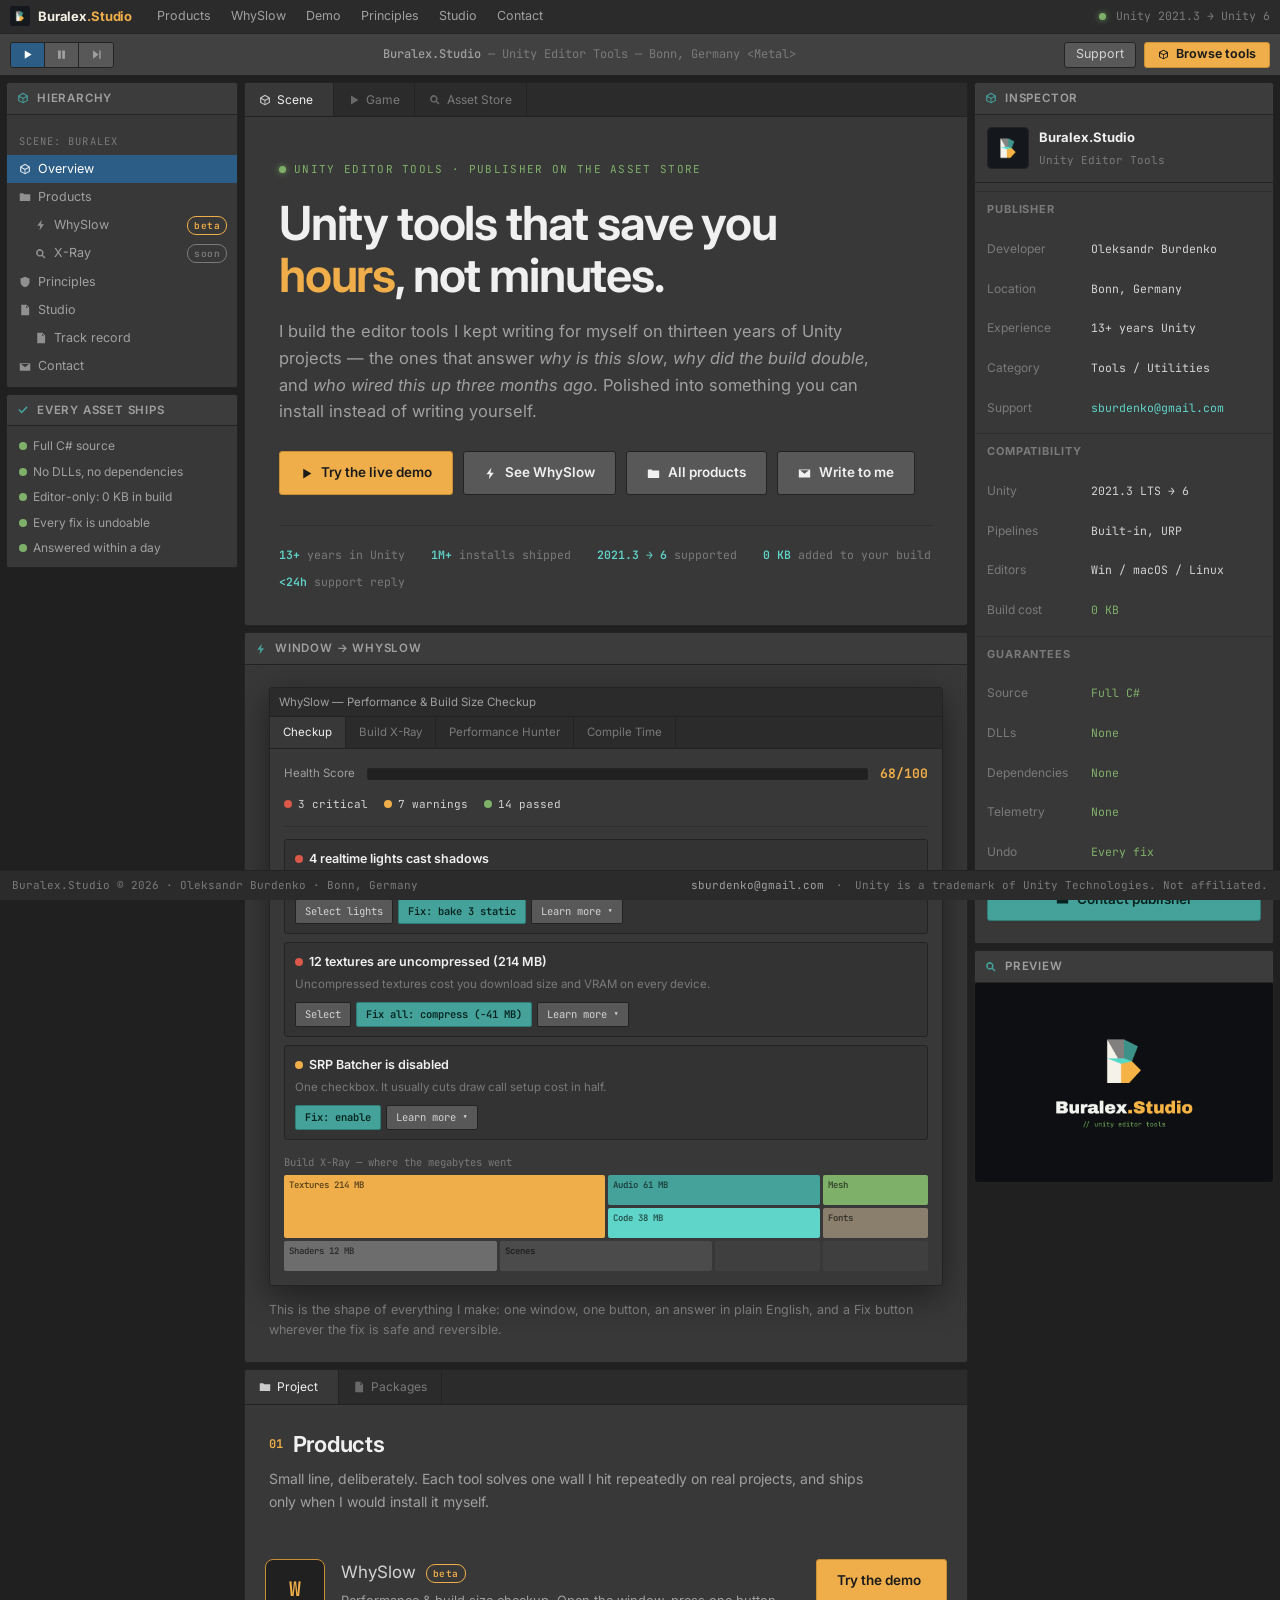
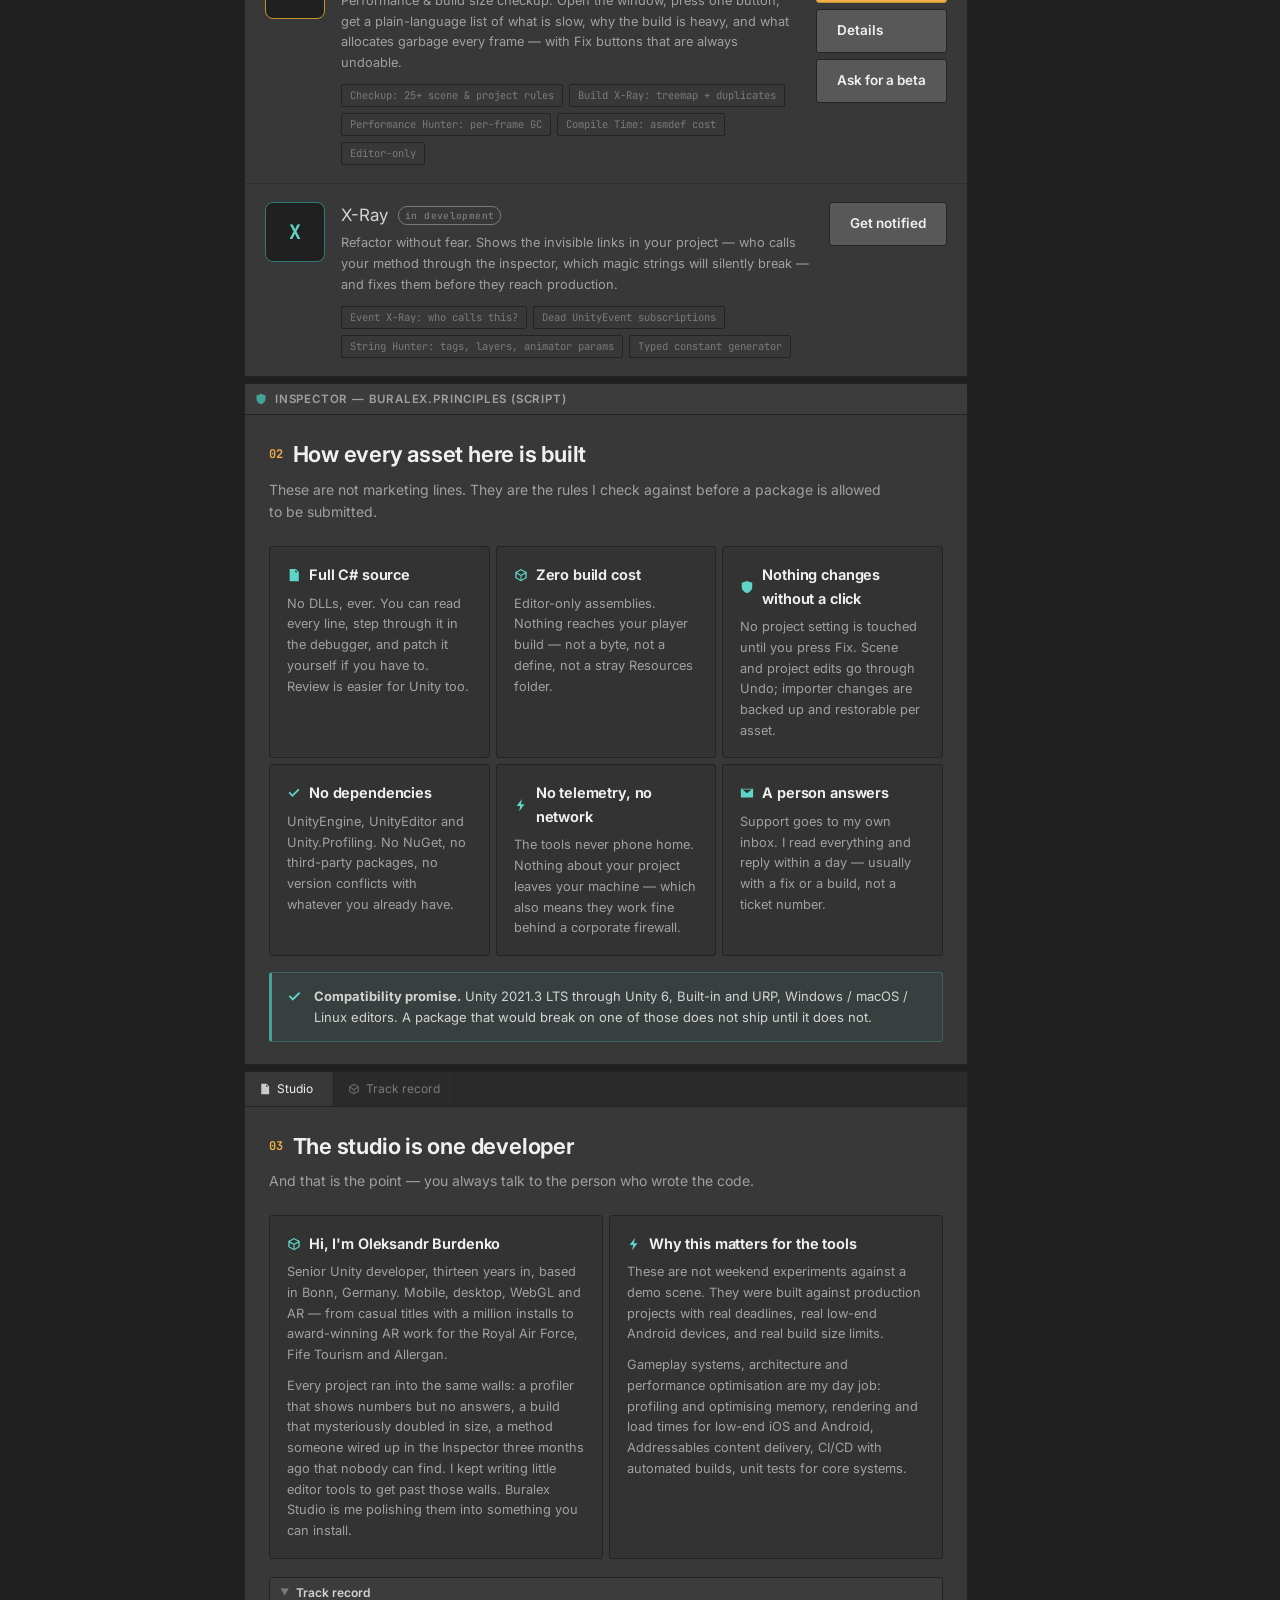
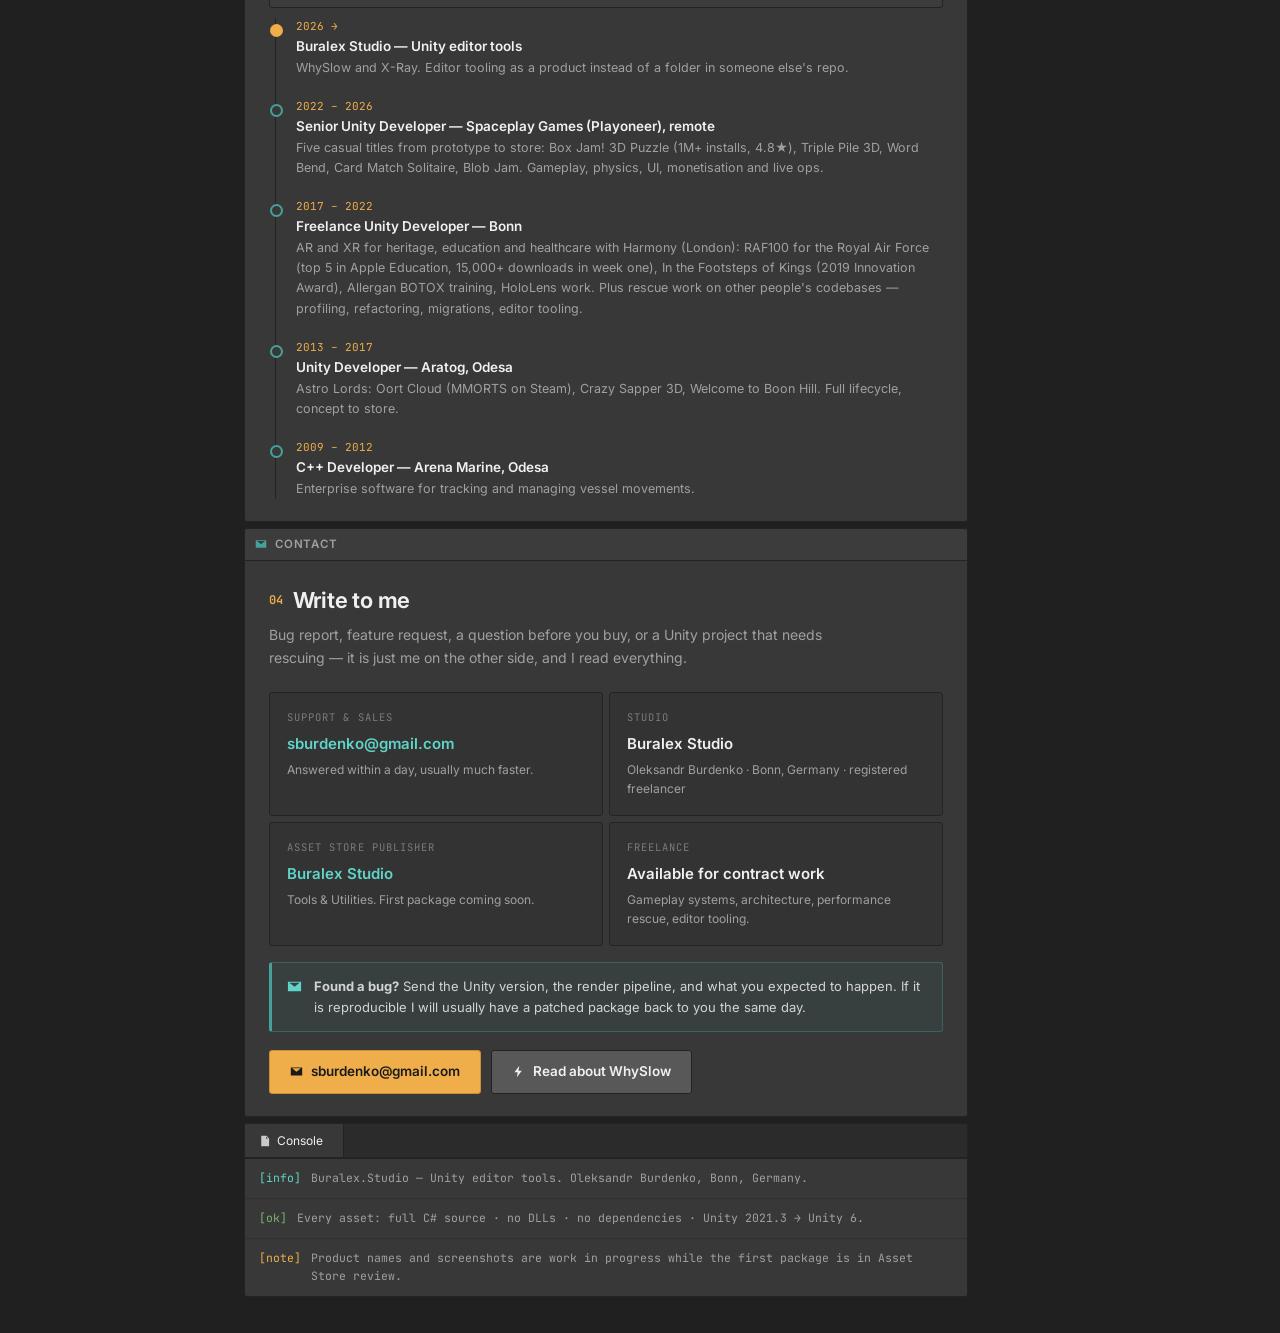
==== commit 78f45ec6: "feat: interactive WhySlow demo page with fake project data" ====
--- a/index.html
+++ b/index.html
@@ -40,6 +40,7 @@
   </a>
   <a class="menubar__item" href="#products">Products</a>
   <a class="menubar__item" href="whyslow.html">WhySlow</a>
+  <a class="menubar__item" href="demo.html">Demo</a>
   <a class="menubar__item" href="#principles">Principles</a>
   <a class="menubar__item" href="#studio">Studio</a>
   <a class="menubar__item" href="#contact">Contact</a>
@@ -114,7 +115,8 @@
           instead of writing yourself.
         </p>
         <div class="hero__actions">
-          <a class="btn btn--primary" href="whyslow.html"><svg><use href="#i-bolt"/></svg> See WhySlow</a>
+          <a class="btn btn--primary" href="demo.html"><svg><use href="#i-play"/></svg> Try the live demo</a>
+          <a class="btn" href="whyslow.html"><svg><use href="#i-bolt"/></svg> See WhySlow</a>
           <a class="btn" href="#products"><svg><use href="#i-folder"/></svg> All products</a>
           <a class="btn" href="mailto:sburdenko@gmail.com"><svg><use href="#i-mail"/></svg> Write to me</a>
         </div>
@@ -234,7 +236,8 @@
           </div>
         </div>
         <div class="product__cta">
-          <a class="btn btn--primary" href="whyslow.html">Details</a>
+          <a class="btn btn--primary" href="demo.html">Try the demo</a>
+          <a class="btn" href="whyslow.html">Details</a>
           <a class="btn" href="mailto:sburdenko@gmail.com?subject=WhySlow%20beta">Ask for a beta</a>
         </div>
       </div>
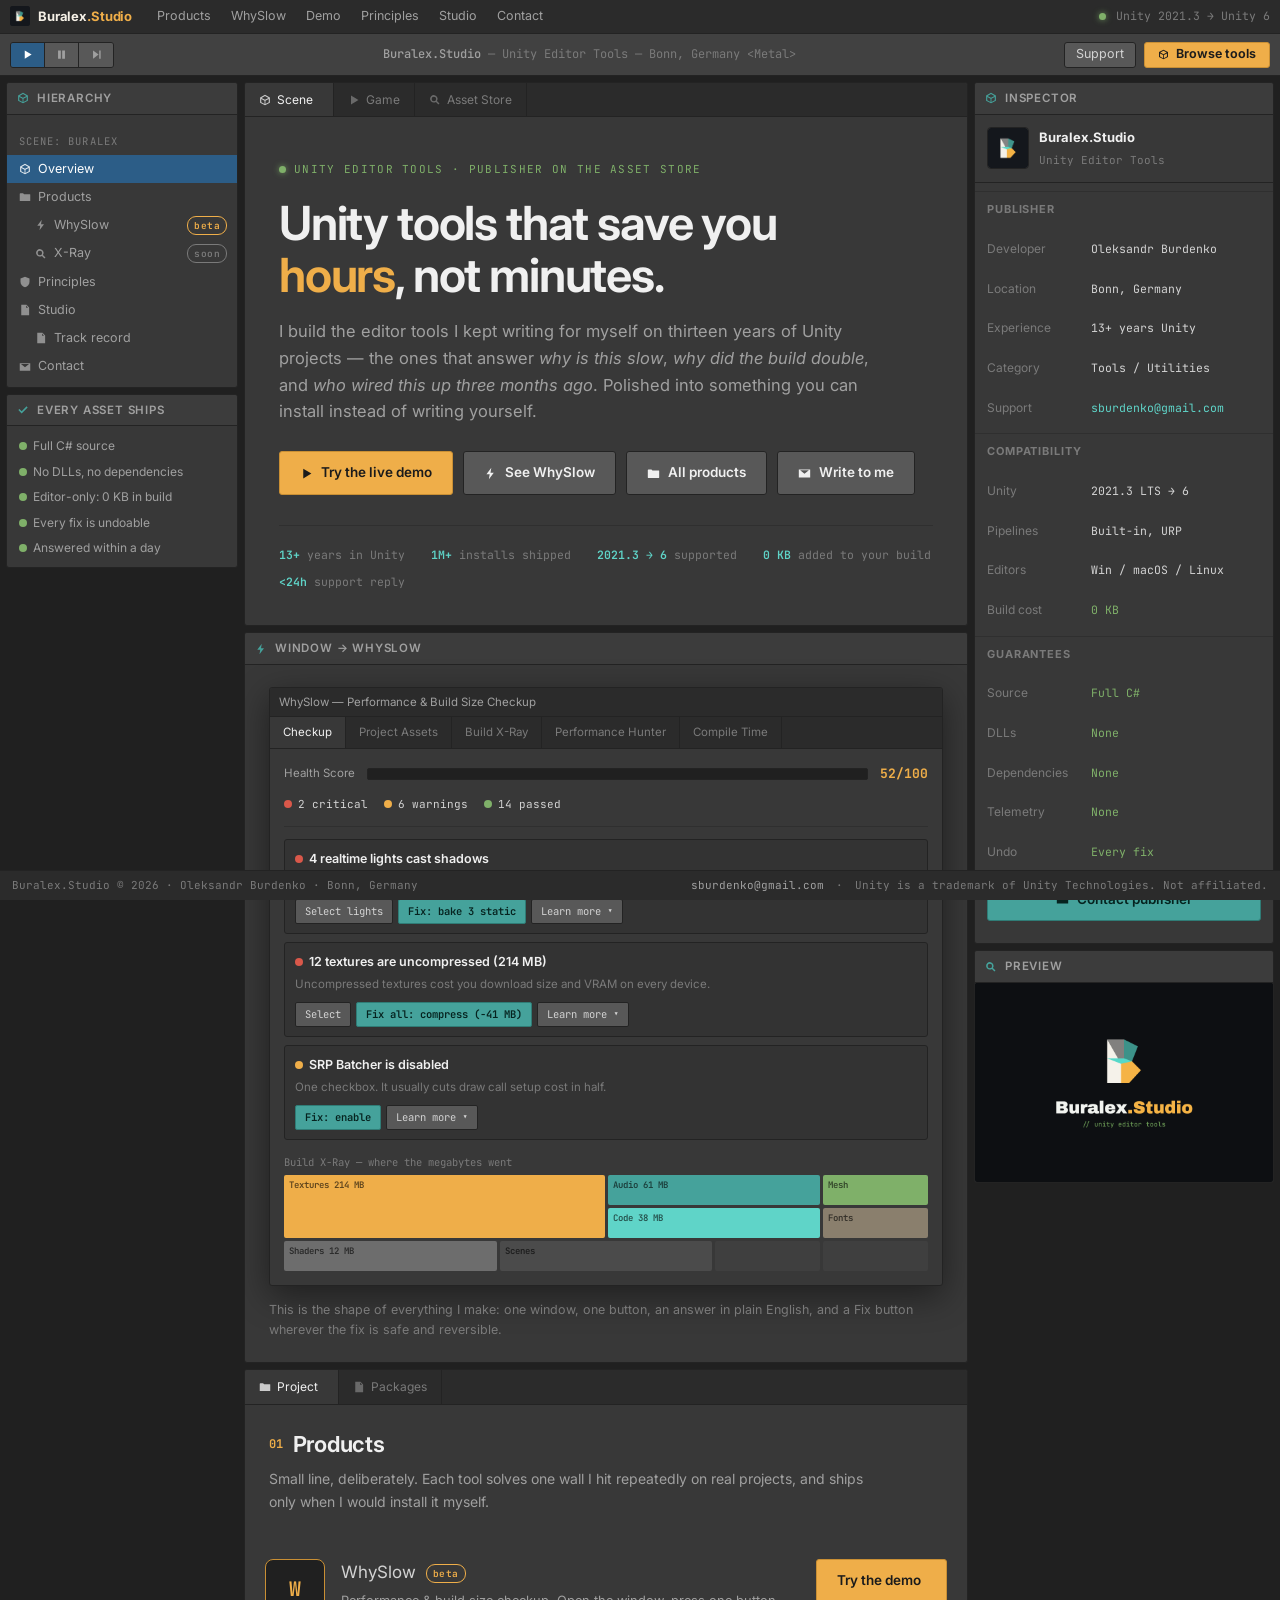
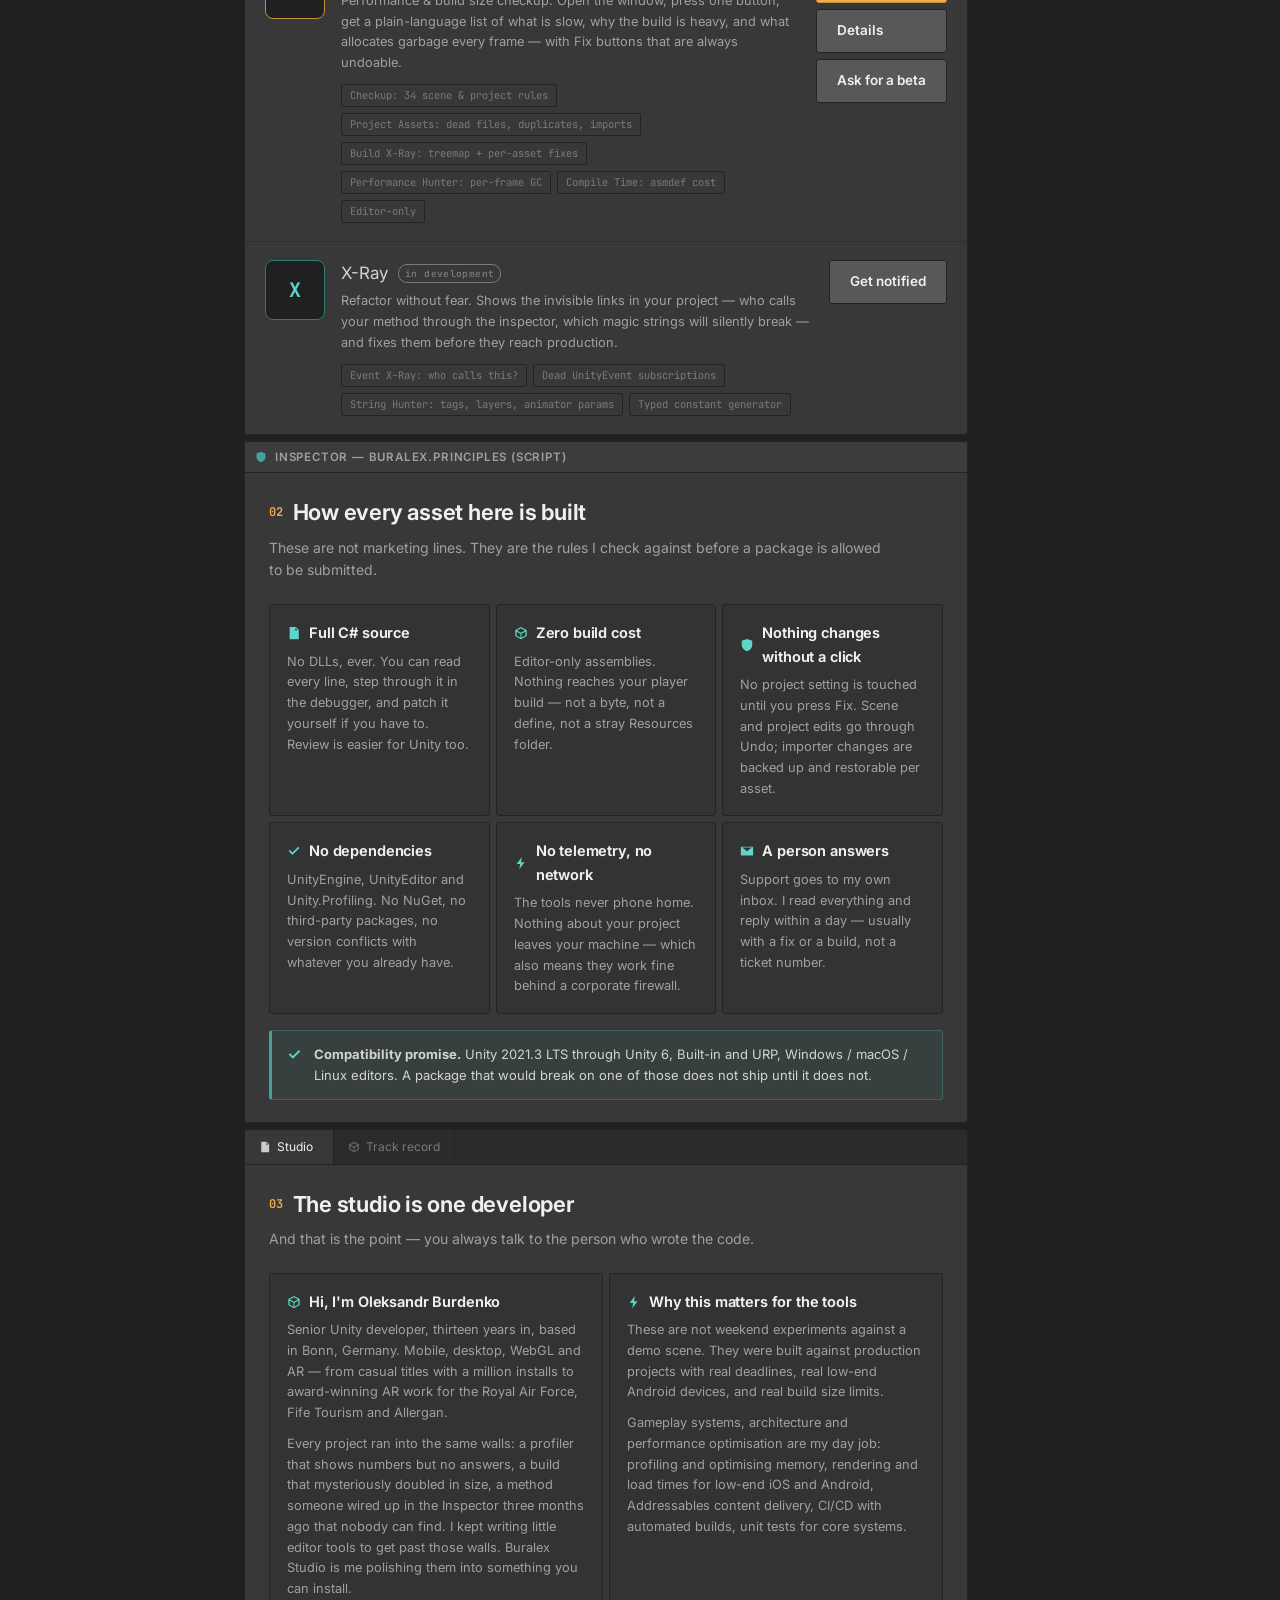
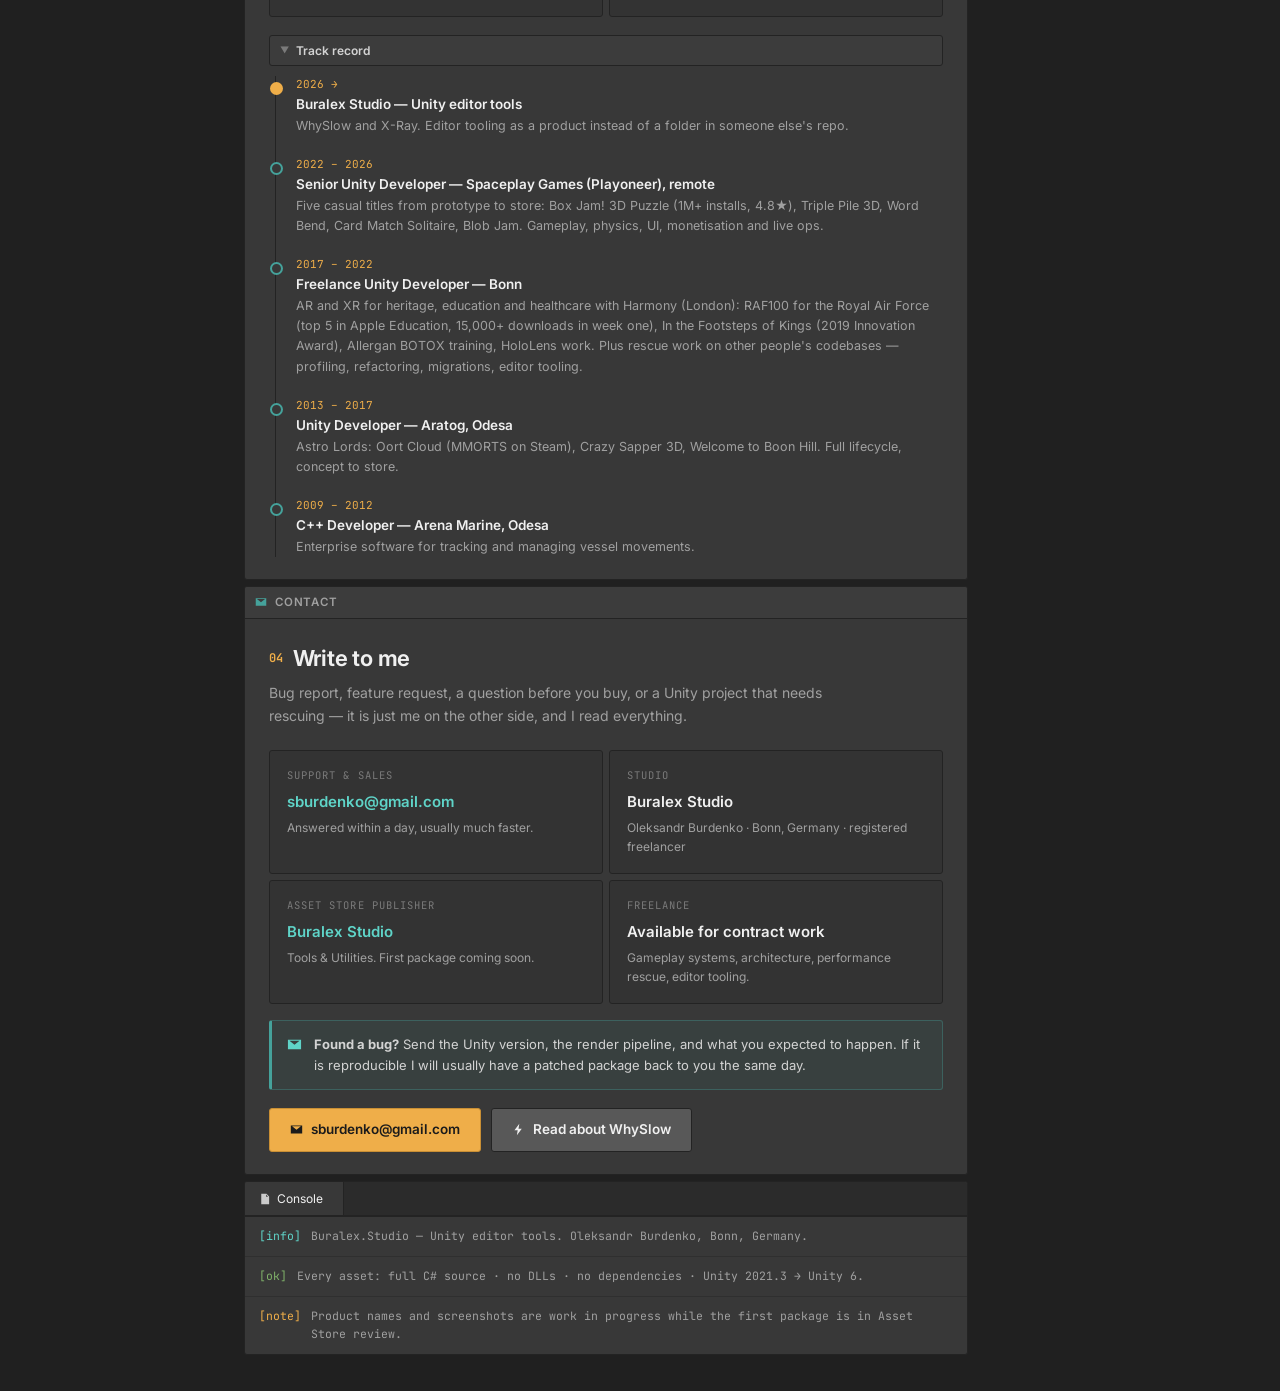
==== commit e48e619e: "fix: drop the Options menu from the demo, fix toast placement, align the site with the tool's five t" ====
--- a/index.html
+++ b/index.html
@@ -138,6 +138,7 @@
           <div class="mock__bar">WhySlow — Performance &amp; Build Size Checkup</div>
           <div class="mock__tabs">
             <span class="mock__tab on">Checkup</span>
+            <span class="mock__tab">Project Assets</span>
             <span class="mock__tab">Build X-Ray</span>
             <span class="mock__tab">Performance Hunter</span>
             <span class="mock__tab">Compile Time</span>
@@ -146,11 +147,11 @@
             <div class="score">
               <span class="score__label">Health Score</span>
               <span class="score__bar"><span class="score__fill"></span></span>
-              <span class="score__val">68/100</span>
+              <span class="score__val">52/100</span>
             </div>
             <div class="tally">
-              <i><span class="dot dot--red"></span>3 critical</i>
-              <i><span class="dot dot--amber"></span>7 warnings</i>
+              <i><span class="dot dot--red"></span>2 critical</i>
+              <i><span class="dot dot--amber"></span>6 warnings</i>
               <i><span class="dot dot--green"></span>14 passed</i>
             </div>
 
@@ -228,8 +229,9 @@
             garbage every frame — with Fix buttons that are always undoable.
           </div>
           <div class="product__meta">
-            <span class="chip">Checkup: 25+ scene &amp; project rules</span>
-            <span class="chip">Build X-Ray: treemap + duplicates</span>
+            <span class="chip">Checkup: 34 scene &amp; project rules</span>
+            <span class="chip">Project Assets: dead files, duplicates, imports</span>
+            <span class="chip">Build X-Ray: treemap + per-asset fixes</span>
             <span class="chip">Performance Hunter: per-frame GC</span>
             <span class="chip">Compile Time: asmdef cost</span>
             <span class="chip">Editor-only</span>
--- a/assets/css/style.css
+++ b/assets/css/style.css
@@ -294,7 +294,7 @@
 
 .score { display: flex; align-items: center; gap: 12px; margin-bottom: 12px; }
 .score__bar { flex: 1; height: 12px; background: var(--u-darker); border: 1px solid var(--u-line); border-radius: 2px; overflow: hidden; }
-.score__fill { height: 100%; width: 68%; background: linear-gradient(90deg, var(--red), var(--amber)); }
+.score__fill { height: 100%; width: 52%; background: linear-gradient(90deg, var(--red), var(--amber)); }
 .score__val { font-family: var(--mono); font-size: 13px; color: var(--amber); font-weight: 700; }
 .score__label { font-size: 11.5px; color: var(--u-text-dim); }
 
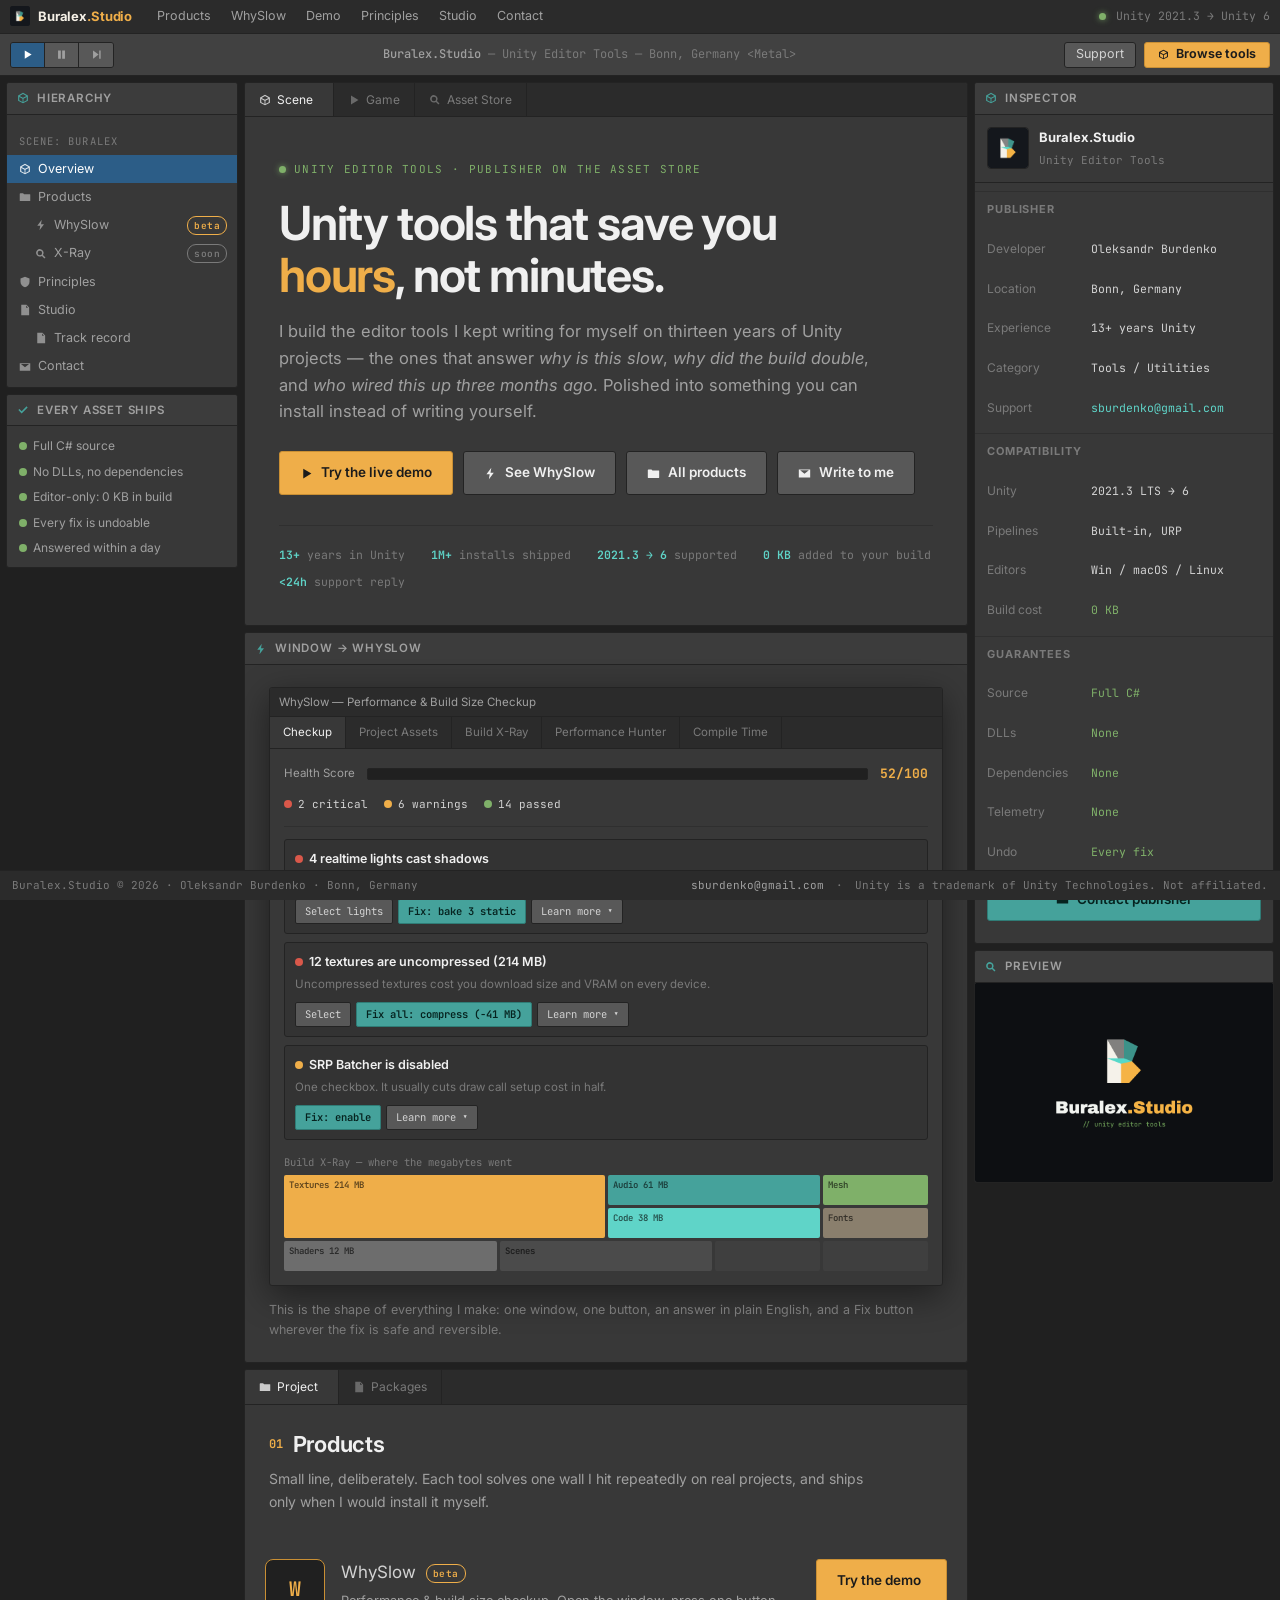
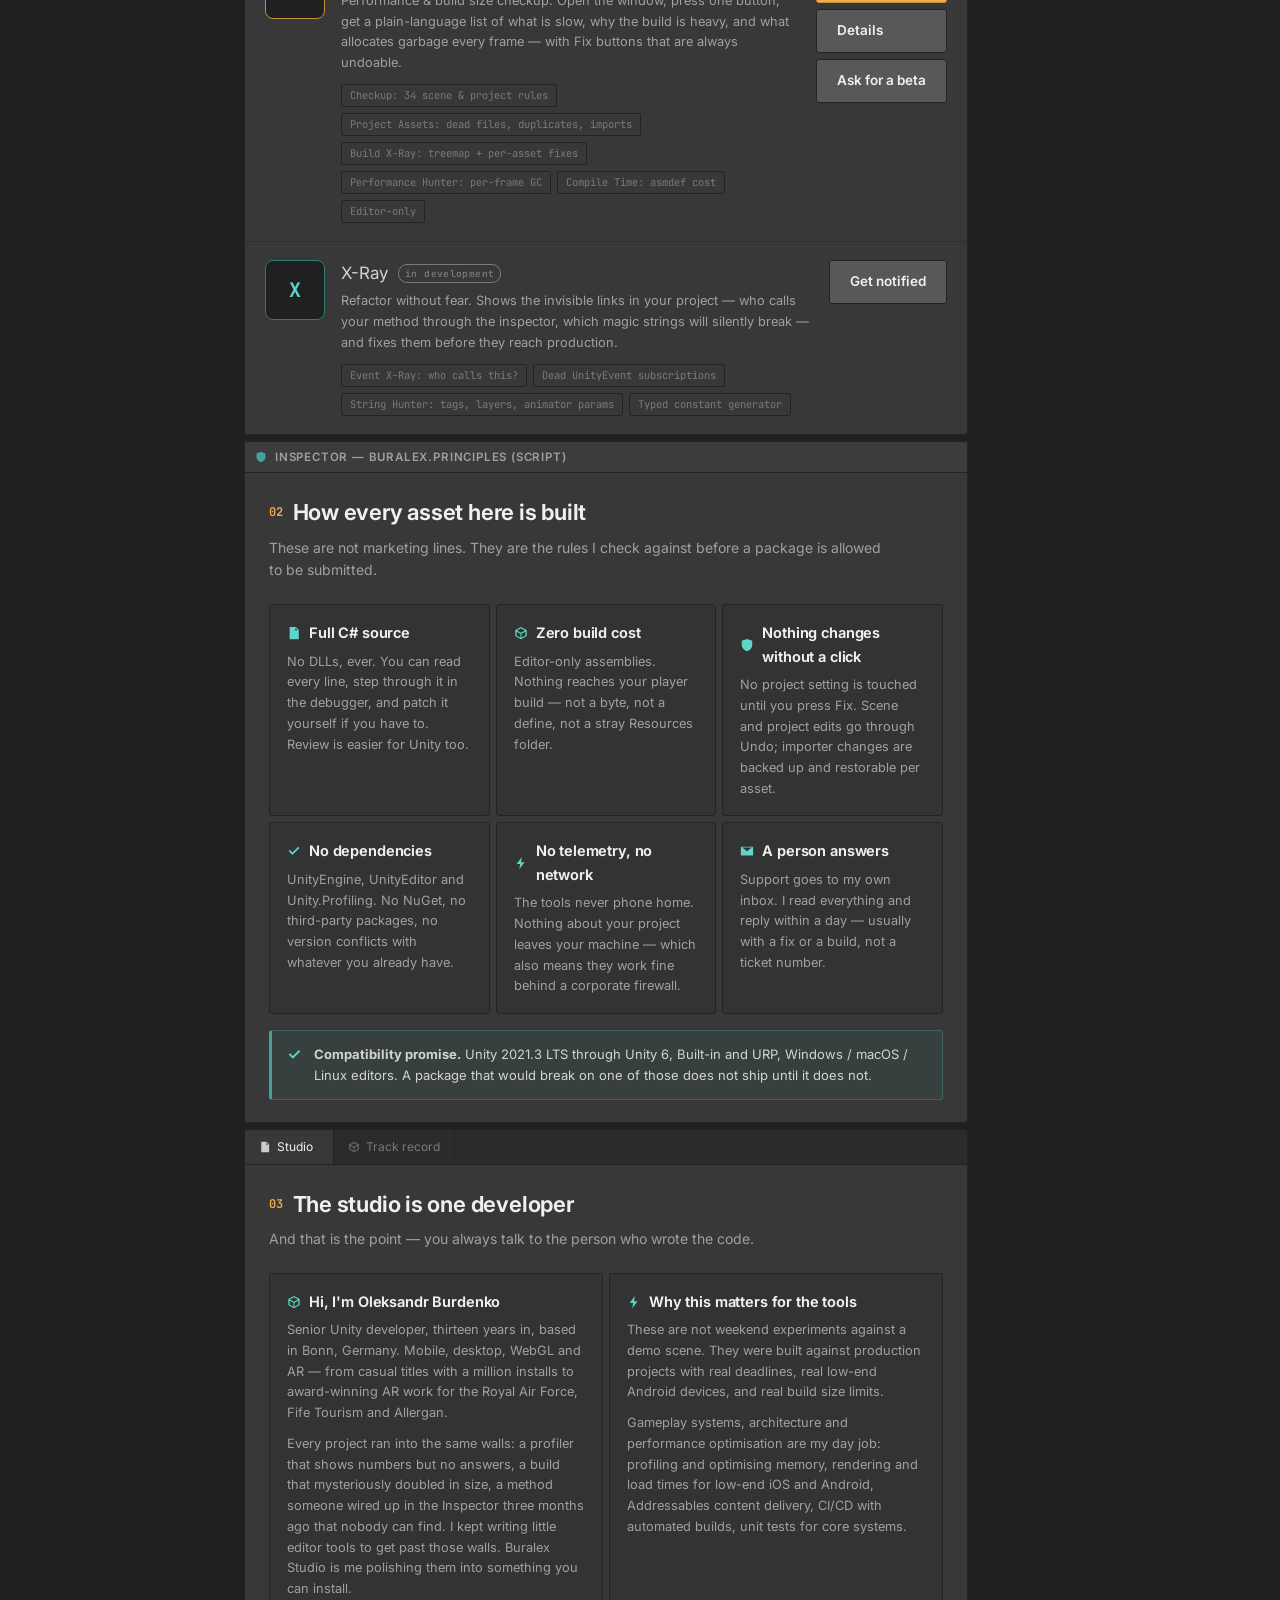
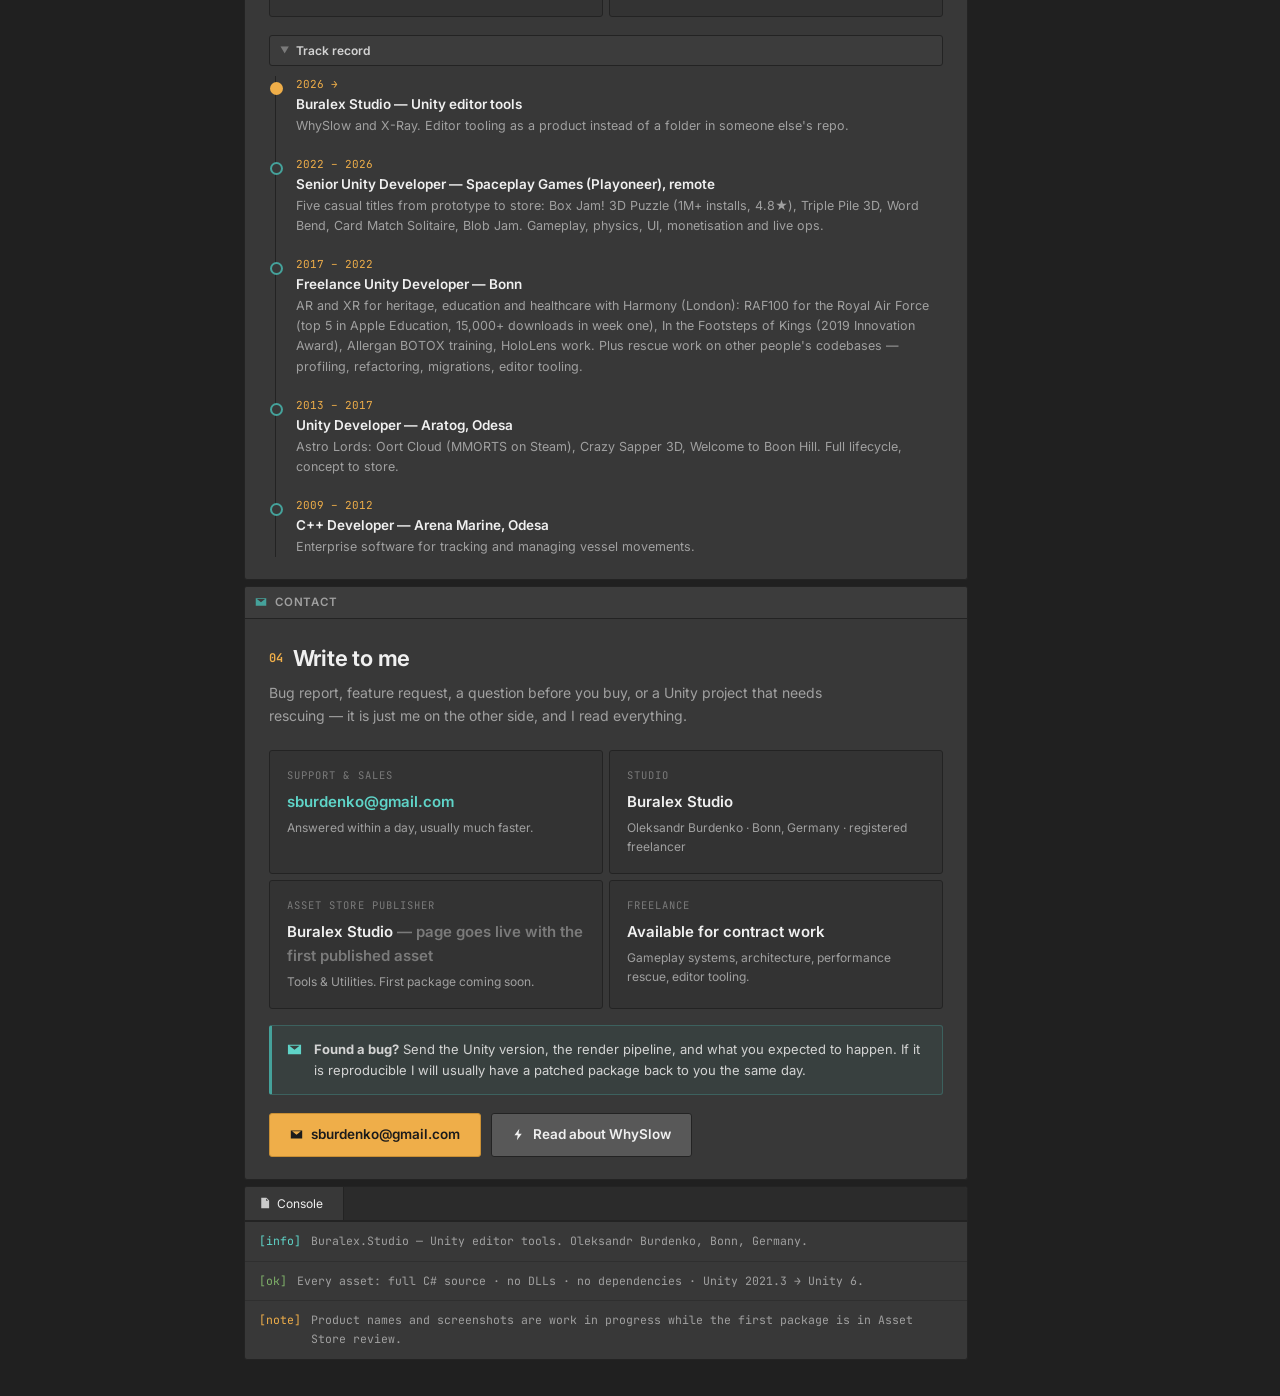
==== commit ea0bacc1: "chore: noscript fallback for the demo, honest publisher line, robots and sitemap" ====
--- a/index.html
+++ b/index.html
@@ -408,7 +408,7 @@
           </div>
           <div class="contact-card">
             <div class="k">Asset Store publisher</div>
-            <div class="v"><a href="https://assetstore.unity.com/" rel="noopener">Buralex Studio</a></div>
+            <div class="v">Buralex Studio <span style="color:var(--u-text-mute)">— page goes live with the first published asset</span></div>
             <div class="n">Tools &amp; Utilities. First package coming soon.</div>
           </div>
           <div class="contact-card">
